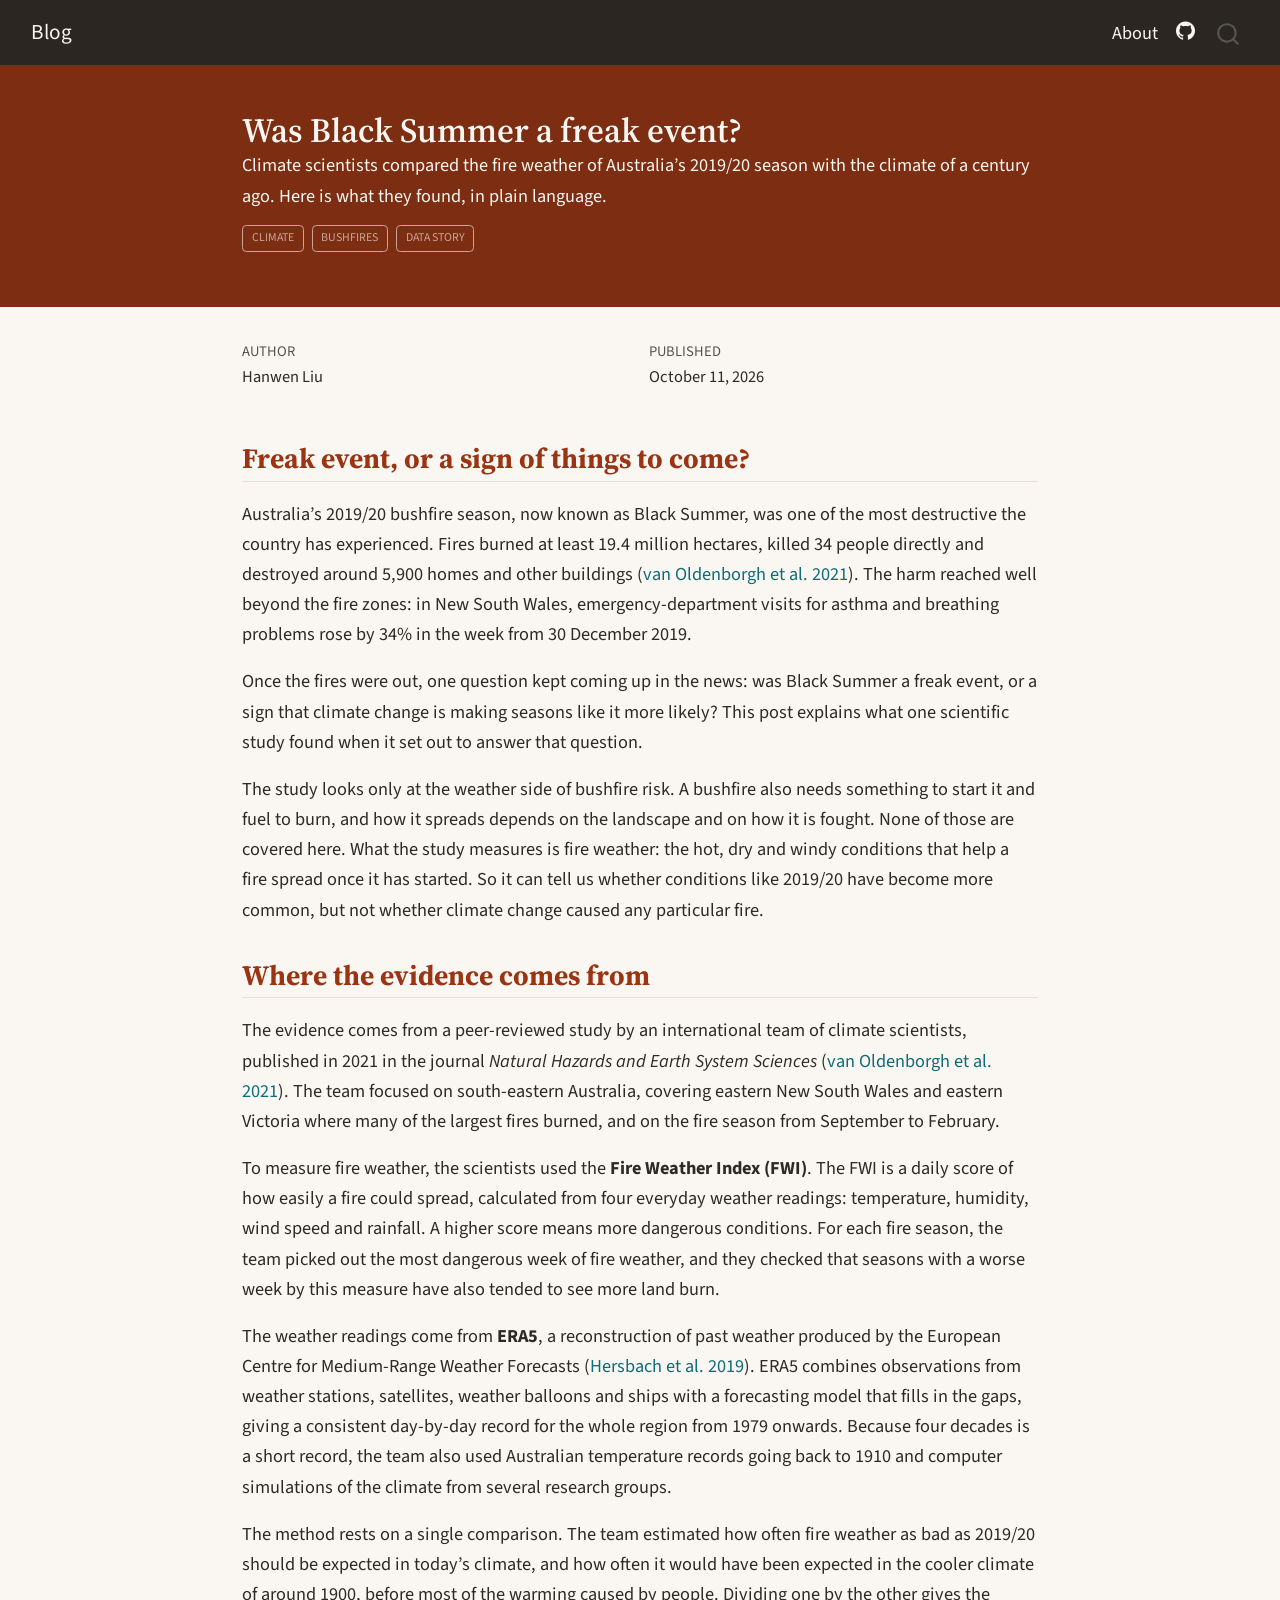
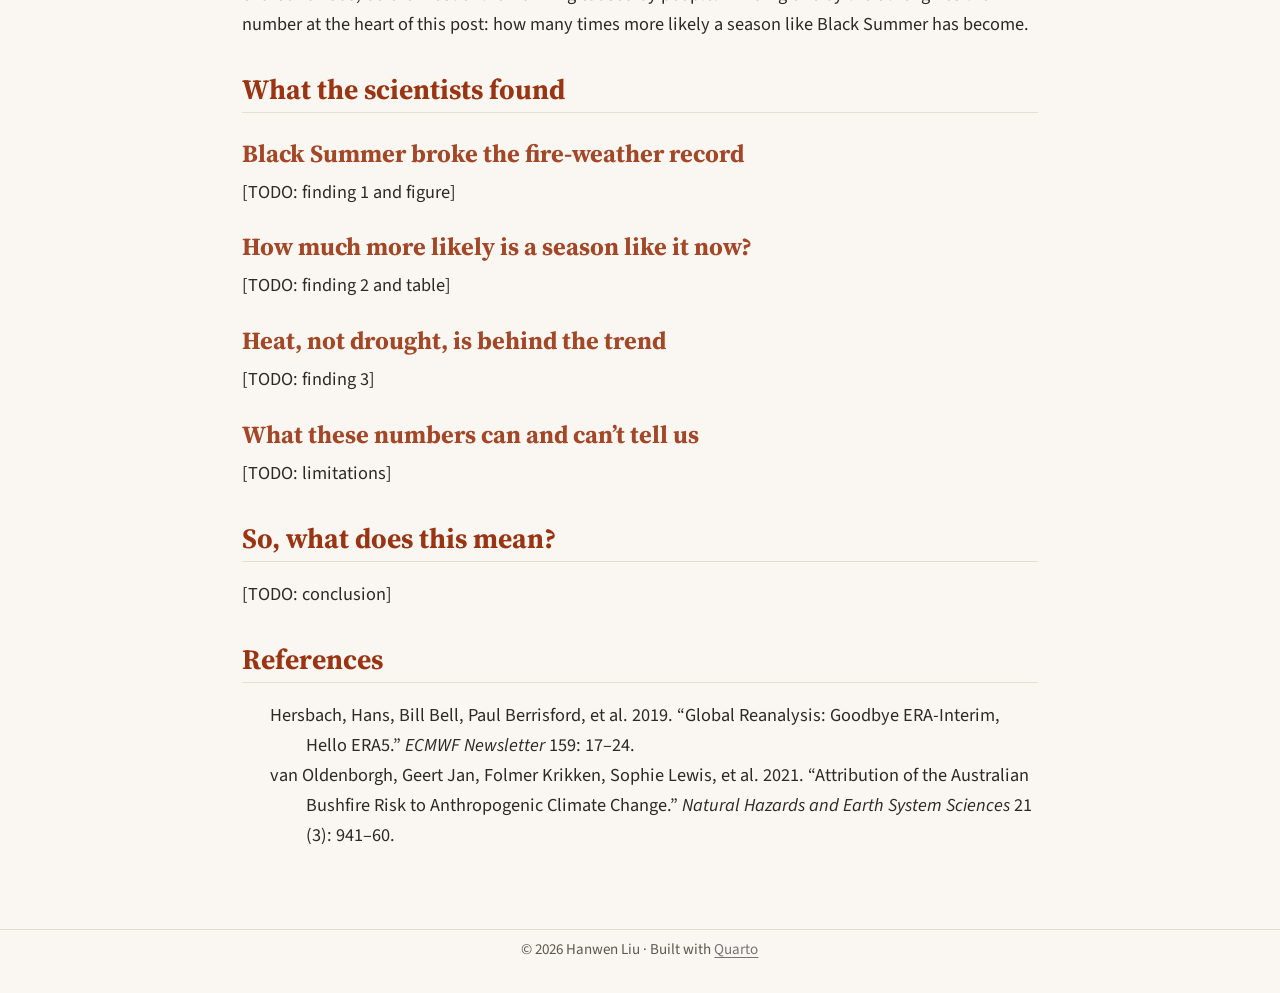
==== docs/posts/black-summer-fire-weather/index.html @ 468cf45f "Re-render site" ====
<!DOCTYPE html>
<html xmlns="http://www.w3.org/1999/xhtml" lang="en" xml:lang="en"><head>

<meta charset="utf-8">
<meta name="generator" content="quarto-1.9.31">

<meta name="viewport" content="width=device-width, initial-scale=1.0, user-scalable=yes">

<meta name="author" content="Hanwen Liu">
<meta name="dcterms.date" content="2026-10-11">
<meta name="description" content="Climate scientists compared the fire weather of Australia’s 2019/20 season with the climate of a century ago. Here is what they found, in plain language.">

<title>Was Black Summer a freak event? – Blog</title>
<style>
/* Default styles provided by pandoc.
** See https://pandoc.org/MANUAL.html#variables-for-html for config info.
*/
code{white-space: pre-wrap;}
span.smallcaps{font-variant: small-caps;}
div.columns{display: flex; gap: min(4vw, 1.5em);}
div.column{flex: auto; overflow-x: auto;}
div.hanging-indent{margin-left: 1.5em; text-indent: -1.5em;}
ul.task-list{list-style: none;}
ul.task-list li input[type="checkbox"] {
  width: 0.8em;
  margin: 0 0.8em 0.2em -1em; /* quarto-specific, see https://github.com/quarto-dev/quarto-cli/issues/4556 */ 
  vertical-align: middle;
}
/* CSS for citations */
div.csl-bib-body { }
div.csl-entry {
  clear: both;
}
.hanging-indent div.csl-entry {
  margin-left:2em;
  text-indent:-2em;
}
div.csl-left-margin {
  min-width:2em;
  float:left;
}
div.csl-right-inline {
  margin-left:2em;
  padding-left:1em;
}
div.csl-indent {
  margin-left: 2em;
}</style>


<script src="../../site_libs/quarto-nav/quarto-nav.js"></script>
<script src="../../site_libs/quarto-nav/headroom.min.js"></script>
<script src="../../site_libs/clipboard/clipboard.min.js"></script>
<script src="../../site_libs/quarto-search/autocomplete.umd.js"></script>
<script src="../../site_libs/quarto-search/fuse.min.js"></script>
<script src="../../site_libs/quarto-search/quarto-search.js"></script>
<meta name="quarto:offset" content="../../">
<script src="../../site_libs/quarto-html/quarto.js" type="module"></script>
<script src="../../site_libs/quarto-html/tabsets/tabsets.js" type="module"></script>
<script src="../../site_libs/quarto-html/popper.min.js"></script>
<script src="../../site_libs/quarto-html/tippy.umd.min.js"></script>
<script src="../../site_libs/quarto-html/anchor.min.js"></script>
<link href="../../site_libs/quarto-html/tippy.css" rel="stylesheet">
<link href="../../site_libs/quarto-html/quarto-syntax-highlighting-7c69b197886ae2a34062761d21e44731.css" rel="stylesheet" id="quarto-text-highlighting-styles">
<script src="../../site_libs/bootstrap/bootstrap.min.js"></script>
<link href="../../site_libs/bootstrap/bootstrap-icons.css" rel="stylesheet">
<link href="../../site_libs/bootstrap/bootstrap-158031087360bce0ff56dc785ce39e06.min.css" rel="stylesheet" append-hash="true" id="quarto-bootstrap" data-mode="light">
<script id="quarto-search-options" type="application/json">{
  "location": "navbar",
  "copy-button": false,
  "collapse-after": 3,
  "panel-placement": "end",
  "type": "overlay",
  "limit": 50,
  "keyboard-shortcut": [
    "f",
    "/",
    "s"
  ],
  "show-item-context": false,
  "language": {
    "search-no-results-text": "No results",
    "search-matching-documents-text": "matching documents",
    "search-copy-link-title": "Copy link to search",
    "search-hide-matches-text": "Hide additional matches",
    "search-more-match-text": "more match in this document",
    "search-more-matches-text": "more matches in this document",
    "search-clear-button-title": "Clear",
    "search-text-placeholder": "",
    "search-detached-cancel-button-title": "Cancel",
    "search-submit-button-title": "Submit",
    "search-label": "Search"
  }
}</script>


<link rel="stylesheet" href="../../styles.css">
</head>

<body class="nav-fixed fullcontent quarto-light">

<div id="quarto-search-results"></div>
  <header id="quarto-header" class="headroom fixed-top quarto-banner">
    <nav class="navbar navbar-expand-lg " data-bs-theme="dark">
      <div class="navbar-container container-fluid">
      <div class="navbar-brand-container mx-auto">
    <a class="navbar-brand" href="../../index.html">
    <span class="navbar-title">Blog</span>
    </a>
  </div>
            <div id="quarto-search" class="" title="Search"></div>
          <button class="navbar-toggler" type="button" data-bs-toggle="collapse" data-bs-target="#navbarCollapse" aria-controls="navbarCollapse" role="menu" aria-expanded="false" aria-label="Toggle navigation" onclick="if (window.quartoToggleHeadroom) { window.quartoToggleHeadroom(); }">
  <span class="navbar-toggler-icon"></span>
</button>
          <div class="collapse navbar-collapse" id="navbarCollapse">
            <ul class="navbar-nav navbar-nav-scroll ms-auto">
  <li class="nav-item">
    <a class="nav-link" href="../../about.html"> 
<span class="menu-text">About</span></a>
  </li>  
  <li class="nav-item compact">
    <a class="nav-link" href="https://github.com/Hanwen-L"> <i class="bi bi-github" role="img">
</i> 
<span class="menu-text"></span></a>
  </li>  
</ul>
          </div> <!-- /navcollapse -->
            <div class="quarto-navbar-tools">
</div>
      </div> <!-- /container-fluid -->
    </nav>
</header>
<!-- content -->
<header id="title-block-header" class="quarto-title-block default page-columns page-full">
  <div class="quarto-title-banner page-columns page-full">
    <div class="quarto-title column-body">
      <h1 class="title">Was Black Summer a freak event?</h1>
                  <div>
        <div class="description">
          Climate scientists compared the fire weather of Australia’s 2019/20 season with the climate of a century ago. Here is what they found, in plain language.
        </div>
      </div>
                          <div class="quarto-categories">
                <div class="quarto-category">climate</div>
                <div class="quarto-category">bushfires</div>
                <div class="quarto-category">data story</div>
              </div>
                  </div>
  </div>
    
  
  <div class="quarto-title-meta">

      <div>
      <div class="quarto-title-meta-heading">Author</div>
      <div class="quarto-title-meta-contents">
               <p>Hanwen Liu </p>
            </div>
    </div>
      
      <div>
      <div class="quarto-title-meta-heading">Published</div>
      <div class="quarto-title-meta-contents">
        <p class="date">October 11, 2026</p>
      </div>
    </div>
    
      
    </div>
    
  
  </header><div id="quarto-content" class="quarto-container page-columns page-rows-contents page-layout-article page-navbar">
<!-- sidebar -->
<!-- margin-sidebar -->
    
<!-- main -->
<main class="content quarto-banner-title-block" id="quarto-document-content">





<!--
Audience: members of the public who follow climate news, with no background
in climate science or statistics.

Rubric map
  Problem description (2)  -> "Freak event, or a sign of things to come?"
  Analysis (10)            -> "Where the evidence comes from" + "What the scientists found"
  Conclusion (5)           -> "So, what does this mean?"
  Figure + cross-ref       -> @fig-...   (step 7)
  Table + cross-ref        -> @tbl-...   (step 8)
  Academic citation        -> [@vanoldenborgh2021] and others

A2 feedback to act on
  - Explain FWI and ERA5 in plain words the first time they appear.
  - Mention the method once, briefly; do not repeat the protocol.
  - Start every paragraph with a clear topic sentence; no metaphors.
-->
<section id="freak-event-or-a-sign-of-things-to-come" class="level2">
<h2 class="anchored" data-anchor-id="freak-event-or-a-sign-of-things-to-come">Freak event, or a sign of things to come?</h2>
<p>Australia’s 2019/20 bushfire season, now known as Black Summer, was one of the most destructive the country has experienced. Fires burned at least 19.4 million hectares, killed 34 people directly and destroyed around 5,900 homes and other buildings <span class="citation" data-cites="vanoldenborgh2021">(<a href="#ref-vanoldenborgh2021" role="doc-biblioref"><span class="nocase">van Oldenborgh et al.</span> 2021</a>)</span>. The harm reached well beyond the fire zones: in New South Wales, emergency-department visits for asthma and breathing problems rose by 34% in the week from 30 December 2019.</p>
<p>Once the fires were out, one question kept coming up in the news: was Black Summer a freak event, or a sign that climate change is making seasons like it more likely? This post explains what one scientific study found when it set out to answer that question.</p>
<p>The study looks only at the weather side of bushfire risk. A bushfire also needs something to start it and fuel to burn, and how it spreads depends on the landscape and on how it is fought. None of those are covered here. What the study measures is fire weather: the hot, dry and windy conditions that help a fire spread once it has started. So it can tell us whether conditions like 2019/20 have become more common, but not whether climate change caused any particular fire.</p>
</section>
<section id="where-the-evidence-comes-from" class="level2">
<h2 class="anchored" data-anchor-id="where-the-evidence-comes-from">Where the evidence comes from</h2>
<p>The evidence comes from a peer-reviewed study by an international team of climate scientists, published in 2021 in the journal <em>Natural Hazards and Earth System Sciences</em> <span class="citation" data-cites="vanoldenborgh2021">(<a href="#ref-vanoldenborgh2021" role="doc-biblioref"><span class="nocase">van Oldenborgh et al.</span> 2021</a>)</span>. The team focused on south-eastern Australia, covering eastern New South Wales and eastern Victoria where many of the largest fires burned, and on the fire season from September to February.</p>
<p>To measure fire weather, the scientists used the <strong>Fire Weather Index (FWI)</strong>. The FWI is a daily score of how easily a fire could spread, calculated from four everyday weather readings: temperature, humidity, wind speed and rainfall. A higher score means more dangerous conditions. For each fire season, the team picked out the most dangerous week of fire weather, and they checked that seasons with a worse week by this measure have also tended to see more land burn.</p>
<p>The weather readings come from <strong>ERA5</strong>, a reconstruction of past weather produced by the European Centre for Medium-Range Weather Forecasts <span class="citation" data-cites="hersbach2019">(<a href="#ref-hersbach2019" role="doc-biblioref">Hersbach et al. 2019</a>)</span>. ERA5 combines observations from weather stations, satellites, weather balloons and ships with a forecasting model that fills in the gaps, giving a consistent day-by-day record for the whole region from 1979 onwards. Because four decades is a short record, the team also used Australian temperature records going back to 1910 and computer simulations of the climate from several research groups.</p>
<p>The method rests on a single comparison. The team estimated how often fire weather as bad as 2019/20 should be expected in today’s climate, and how often it would have been expected in the cooler climate of around 1900, before most of the warming caused by people. Dividing one by the other gives the number at the heart of this post: how many times more likely a season like Black Summer has become.</p>
</section>
<section id="what-the-scientists-found" class="level2">
<h2 class="anchored" data-anchor-id="what-the-scientists-found">What the scientists found</h2>
<section id="black-summer-broke-the-fire-weather-record" class="level3">
<h3 class="anchored" data-anchor-id="black-summer-broke-the-fire-weather-record">Black Summer broke the fire-weather record</h3>
<!-- Figure (step 7): fire weather each season since 1979, 2019/20 highlighted.
  Cross-reference it in the text with @fig-... -->
<p>[TODO: finding 1 and figure]</p>
</section>
<section id="how-much-more-likely-is-a-season-like-it-now" class="level3">
<h3 class="anchored" data-anchor-id="how-much-more-likely-is-a-season-like-it-now">How much more likely is a season like it now?</h3>
<!-- Table (step 8): "how many times more likely than around 1900", in plain units.
  Cross-reference it in the text with @tbl-... -->
<p>[TODO: finding 2 and table]</p>
</section>
<section id="heat-not-drought-is-behind-the-trend" class="level3">
<h3 class="anchored" data-anchor-id="heat-not-drought-is-behind-the-trend">Heat, not drought, is behind the trend</h3>
<p>[TODO: finding 3]</p>
</section>
<section id="what-these-numbers-can-and-cant-tell-us" class="level3">
<h3 class="anchored" data-anchor-id="what-these-numbers-can-and-cant-tell-us">What these numbers can and can’t tell us</h3>
<!-- Limitations: short record, models understate the change, weather only. -->
<p>[TODO: limitations]</p>
</section>
</section>
<section id="so-what-does-this-mean" class="level2">
<h2 class="anchored" data-anchor-id="so-what-does-this-mean">So, what does this mean?</h2>
<!-- Conclusion (step 10)
  - Answer the opening question directly.
  - Summarise the findings in two or three sentences.
  - What it means for readers; link to wider evidence (e.g. State of the Climate 2024).
-->
<p>[TODO: conclusion]</p>
</section>
<section id="references" class="level2">
<h2 class="anchored" data-anchor-id="references">References</h2>
<div id="refs" class="references csl-bib-body hanging-indent" role="list">
<div id="ref-hersbach2019" class="csl-entry" role="listitem">
Hersbach, Hans, Bill Bell, Paul Berrisford, et al. 2019. <span>“Global Reanalysis: Goodbye ERA-Interim, Hello ERA5.”</span> <em>ECMWF Newsletter</em> 159: 17–24.
</div>
<div id="ref-vanoldenborgh2021" class="csl-entry" role="listitem">
<span class="nocase">van Oldenborgh, Geert Jan, Folmer Krikken, Sophie Lewis, et al.</span> 2021. <span>“Attribution of the Australian Bushfire Risk to Anthropogenic Climate Change.”</span> <em>Natural Hazards and Earth System Sciences</em> 21 (3): 941–60.
</div>
</div>


</section>

</main> <!-- /main -->
<script id="quarto-html-after-body" type="application/javascript">
  window.document.addEventListener("DOMContentLoaded", function (event) {
    const icon = "";
    const anchorJS = new window.AnchorJS();
    anchorJS.options = {
      placement: 'right',
      icon: icon
    };
    anchorJS.add('.anchored');
    const isCodeAnnotation = (el) => {
      for (const clz of el.classList) {
        if (clz.startsWith('code-annotation-')) {                     
          return true;
        }
      }
      return false;
    }
    const onCopySuccess = function(e) {
      // button target
      const button = e.trigger;
      // don't keep focus
      button.blur();
      // flash "checked"
      button.classList.add('code-copy-button-checked');
      var currentTitle = button.getAttribute("title");
      button.setAttribute("title", "Copied!");
      let tooltip;
      if (window.bootstrap) {
        button.setAttribute("data-bs-toggle", "tooltip");
        button.setAttribute("data-bs-placement", "left");
        button.setAttribute("data-bs-title", "Copied!");
        tooltip = new bootstrap.Tooltip(button, 
          { trigger: "manual", 
            customClass: "code-copy-button-tooltip",
            offset: [0, -8]});
        tooltip.show();    
      }
      setTimeout(function() {
        if (tooltip) {
          tooltip.hide();
          button.removeAttribute("data-bs-title");
          button.removeAttribute("data-bs-toggle");
          button.removeAttribute("data-bs-placement");
        }
        button.setAttribute("title", currentTitle);
        button.classList.remove('code-copy-button-checked');
      }, 1000);
      // clear code selection
      e.clearSelection();
    }
    const getTextToCopy = function(trigger) {
      const outerScaffold = trigger.parentElement.cloneNode(true);
      const codeEl = outerScaffold.querySelector('code');
      for (const childEl of codeEl.children) {
        if (isCodeAnnotation(childEl)) {
          childEl.remove();
        }
      }
      return codeEl.innerText;
    }
    const clipboard = new window.ClipboardJS('.code-copy-button:not([data-in-quarto-modal])', {
      text: getTextToCopy
    });
    clipboard.on('success', onCopySuccess);
    if (window.document.getElementById('quarto-embedded-source-code-modal')) {
      const clipboardModal = new window.ClipboardJS('.code-copy-button[data-in-quarto-modal]', {
        text: getTextToCopy,
        container: window.document.getElementById('quarto-embedded-source-code-modal')
      });
      clipboardModal.on('success', onCopySuccess);
    }
      var localhostRegex = new RegExp(/^(?:http|https):\/\/localhost\:?[0-9]*\//);
      var mailtoRegex = new RegExp(/^mailto:/);
        var filterRegex = new RegExp("https:\/\/etc5523-2026\.github\.io\/etc5523-assignment-3-hanwen-l\/");
      var isInternal = (href) => {
          return filterRegex.test(href) || localhostRegex.test(href) || mailtoRegex.test(href);
      }
      // Inspect non-navigation links and adorn them if external
     var links = window.document.querySelectorAll('a[href]:not(.nav-link):not(.navbar-brand):not(.toc-action):not(.sidebar-link):not(.sidebar-item-toggle):not(.pagination-link):not(.no-external):not([aria-hidden]):not(.dropdown-item):not(.quarto-navigation-tool):not(.about-link)');
      for (var i=0; i<links.length; i++) {
        const link = links[i];
        if (!isInternal(link.href)) {
          // undo the damage that might have been done by quarto-nav.js in the case of
          // links that we want to consider external
          if (link.dataset.originalHref !== undefined) {
            link.href = link.dataset.originalHref;
          }
        }
      }
    function tippyHover(el, contentFn, onTriggerFn, onUntriggerFn) {
      const config = {
        allowHTML: true,
        maxWidth: 500,
        delay: 100,
        arrow: false,
        appendTo: function(el) {
            return el.parentElement;
        },
        interactive: true,
        interactiveBorder: 10,
        theme: 'quarto',
        placement: 'bottom-start',
      };
      if (contentFn) {
        config.content = contentFn;
      }
      if (onTriggerFn) {
        config.onTrigger = onTriggerFn;
      }
      if (onUntriggerFn) {
        config.onUntrigger = onUntriggerFn;
      }
      window.tippy(el, config); 
    }
    const noterefs = window.document.querySelectorAll('a[role="doc-noteref"]');
    for (var i=0; i<noterefs.length; i++) {
      const ref = noterefs[i];
      tippyHover(ref, function() {
        // use id or data attribute instead here
        let href = ref.getAttribute('data-footnote-href') || ref.getAttribute('href');
        try { href = new URL(href).hash; } catch {}
        const id = href.replace(/^#\/?/, "");
        const note = window.document.getElementById(id);
        if (note) {
          return note.innerHTML;
        } else {
          return "";
        }
      });
    }
    const xrefs = window.document.querySelectorAll('a.quarto-xref');
    const processXRef = (id, note) => {
      // Strip column container classes
      const stripColumnClz = (el) => {
        el.classList.remove("page-full", "page-columns");
        if (el.children) {
          for (const child of el.children) {
            stripColumnClz(child);
          }
        }
      }
      stripColumnClz(note)
      if (id === null || id.startsWith('sec-')) {
        // Special case sections, only their first couple elements
        const container = document.createElement("div");
        if (note.children && note.children.length > 2) {
          container.appendChild(note.children[0].cloneNode(true));
          for (let i = 1; i < note.children.length; i++) {
            const child = note.children[i];
            if (child.tagName === "P" && child.innerText === "") {
              continue;
            } else {
              container.appendChild(child.cloneNode(true));
              break;
            }
          }
          if (window.Quarto?.typesetMath) {
            window.Quarto.typesetMath(container);
          }
          return container.innerHTML
        } else {
          if (window.Quarto?.typesetMath) {
            window.Quarto.typesetMath(note);
          }
          return note.innerHTML;
        }
      } else {
        // Remove any anchor links if they are present
        const anchorLink = note.querySelector('a.anchorjs-link');
        if (anchorLink) {
          anchorLink.remove();
        }
        if (window.Quarto?.typesetMath) {
          window.Quarto.typesetMath(note);
        }
        if (note.classList.contains("callout")) {
          return note.outerHTML;
        } else {
          return note.innerHTML;
        }
      }
    }
    for (var i=0; i<xrefs.length; i++) {
      const xref = xrefs[i];
      tippyHover(xref, undefined, function(instance) {
        instance.disable();
        let url = xref.getAttribute('href');
        let hash = undefined; 
        if (url.startsWith('#')) {
          hash = url;
        } else {
          try { hash = new URL(url).hash; } catch {}
        }
        if (hash) {
          const id = hash.replace(/^#\/?/, "");
          const note = window.document.getElementById(id);
          if (note !== null) {
            try {
              const html = processXRef(id, note.cloneNode(true));
              instance.setContent(html);
            } finally {
              instance.enable();
              instance.show();
            }
          } else {
            // See if we can fetch this
            fetch(url.split('#')[0])
            .then(res => res.text())
            .then(html => {
              const parser = new DOMParser();
              const htmlDoc = parser.parseFromString(html, "text/html");
              const note = htmlDoc.getElementById(id);
              if (note !== null) {
                const html = processXRef(id, note);
                instance.setContent(html);
              } 
            }).finally(() => {
              instance.enable();
              instance.show();
            });
          }
        } else {
          // See if we can fetch a full url (with no hash to target)
          // This is a special case and we should probably do some content thinning / targeting
          fetch(url)
          .then(res => res.text())
          .then(html => {
            const parser = new DOMParser();
            const htmlDoc = parser.parseFromString(html, "text/html");
            const note = htmlDoc.querySelector('main.content');
            if (note !== null) {
              // This should only happen for chapter cross references
              // (since there is no id in the URL)
              // remove the first header
              if (note.children.length > 0 && note.children[0].tagName === "HEADER") {
                note.children[0].remove();
              }
              const html = processXRef(null, note);
              instance.setContent(html);
            } 
          }).finally(() => {
            instance.enable();
            instance.show();
          });
        }
      }, function(instance) {
      });
    }
        let selectedAnnoteEl;
        const selectorForAnnotation = ( cell, annotation) => {
          let cellAttr = 'data-code-cell="' + cell + '"';
          let lineAttr = 'data-code-annotation="' +  annotation + '"';
          const selector = 'span[' + cellAttr + '][' + lineAttr + ']';
          return selector;
        }
        const selectCodeLines = (annoteEl) => {
          const doc = window.document;
          const targetCell = annoteEl.getAttribute("data-target-cell");
          const targetAnnotation = annoteEl.getAttribute("data-target-annotation");
          const annoteSpan = window.document.querySelector(selectorForAnnotation(targetCell, targetAnnotation));
          const lines = annoteSpan.getAttribute("data-code-lines").split(",");
          const lineIds = lines.map((line) => {
            return targetCell + "-" + line;
          })
          let top = null;
          let height = null;
          let parent = null;
          if (lineIds.length > 0) {
              //compute the position of the single el (top and bottom and make a div)
              const el = window.document.getElementById(lineIds[0]);
              top = el.offsetTop;
              height = el.offsetHeight;
              parent = el.parentElement.parentElement;
            if (lineIds.length > 1) {
              const lastEl = window.document.getElementById(lineIds[lineIds.length - 1]);
              const bottom = lastEl.offsetTop + lastEl.offsetHeight;
              height = bottom - top;
            }
            if (top !== null && height !== null && parent !== null) {
              // cook up a div (if necessary) and position it 
              let div = window.document.getElementById("code-annotation-line-highlight");
              if (div === null) {
                div = window.document.createElement("div");
                div.setAttribute("id", "code-annotation-line-highlight");
                div.style.position = 'absolute';
                parent.appendChild(div);
              }
              div.style.top = top - 2 + "px";
              div.style.height = height + 4 + "px";
              div.style.left = 0;
              let gutterDiv = window.document.getElementById("code-annotation-line-highlight-gutter");
              if (gutterDiv === null) {
                gutterDiv = window.document.createElement("div");
                gutterDiv.setAttribute("id", "code-annotation-line-highlight-gutter");
                gutterDiv.style.position = 'absolute';
                const codeCell = window.document.getElementById(targetCell);
                const gutter = codeCell.querySelector('.code-annotation-gutter');
                gutter.appendChild(gutterDiv);
              }
              gutterDiv.style.top = top - 2 + "px";
              gutterDiv.style.height = height + 4 + "px";
            }
            selectedAnnoteEl = annoteEl;
          }
        };
        const unselectCodeLines = () => {
          const elementsIds = ["code-annotation-line-highlight", "code-annotation-line-highlight-gutter"];
          elementsIds.forEach((elId) => {
            const div = window.document.getElementById(elId);
            if (div) {
              div.remove();
            }
          });
          selectedAnnoteEl = undefined;
        };
          // Handle positioning of the toggle
      window.addEventListener(
        "resize",
        throttle(() => {
          elRect = undefined;
          if (selectedAnnoteEl) {
            selectCodeLines(selectedAnnoteEl);
          }
        }, 10)
      );
      function throttle(fn, ms) {
      let throttle = false;
      let timer;
        return (...args) => {
          if(!throttle) { // first call gets through
              fn.apply(this, args);
              throttle = true;
          } else { // all the others get throttled
              if(timer) clearTimeout(timer); // cancel #2
              timer = setTimeout(() => {
                fn.apply(this, args);
                timer = throttle = false;
              }, ms);
          }
        };
      }
        // Attach click handler to the DT
        const annoteDls = window.document.querySelectorAll('dt[data-target-cell]');
        for (const annoteDlNode of annoteDls) {
          annoteDlNode.addEventListener('click', (event) => {
            const clickedEl = event.target;
            if (clickedEl !== selectedAnnoteEl) {
              unselectCodeLines();
              const activeEl = window.document.querySelector('dt[data-target-cell].code-annotation-active');
              if (activeEl) {
                activeEl.classList.remove('code-annotation-active');
              }
              selectCodeLines(clickedEl);
              clickedEl.classList.add('code-annotation-active');
            } else {
              // Unselect the line
              unselectCodeLines();
              clickedEl.classList.remove('code-annotation-active');
            }
          });
        }
    const findCites = (el) => {
      const parentEl = el.parentElement;
      if (parentEl) {
        const cites = parentEl.dataset.cites;
        if (cites) {
          return {
            el,
            cites: cites.split(' ')
          };
        } else {
          return findCites(el.parentElement)
        }
      } else {
        return undefined;
      }
    };
    var bibliorefs = window.document.querySelectorAll('a[role="doc-biblioref"]');
    for (var i=0; i<bibliorefs.length; i++) {
      const ref = bibliorefs[i];
      const citeInfo = findCites(ref);
      if (citeInfo) {
        tippyHover(citeInfo.el, function() {
          var popup = window.document.createElement('div');
          citeInfo.cites.forEach(function(cite) {
            var citeDiv = window.document.createElement('div');
            citeDiv.classList.add('hanging-indent');
            citeDiv.classList.add('csl-entry');
            var biblioDiv = window.document.getElementById('ref-' + cite);
            if (biblioDiv) {
              citeDiv.innerHTML = biblioDiv.innerHTML;
            }
            popup.appendChild(citeDiv);
          });
          return popup.innerHTML;
        });
      }
    }
  });
  </script>
</div> <!-- /content -->
<footer class="footer">
  <div class="nav-footer">
    <div class="nav-footer-left">
      &nbsp;
    </div>   
    <div class="nav-footer-center">
<p>© 2026 Hanwen Liu · Built with <a href="https://quarto.org">Quarto</a></p>
</div>
    <div class="nav-footer-right">
      &nbsp;
    </div>
  </div>
</footer>




</body></html>
---- docs/site_libs/quarto-html/tippy.css ----
.tippy-box[data-animation=fade][data-state=hidden]{opacity:0}[data-tippy-root]{max-width:calc(100vw - 10px)}.tippy-box{position:relative;background-color:#333;color:#fff;border-radius:4px;font-size:14px;line-height:1.4;white-space:normal;outline:0;transition-property:transform,visibility,opacity}.tippy-box[data-placement^=top]>.tippy-arrow{bottom:0}.tippy-box[data-placement^=top]>.tippy-arrow:before{bottom:-7px;left:0;border-width:8px 8px 0;border-top-color:initial;transform-origin:center top}.tippy-box[data-placement^=bottom]>.tippy-arrow{top:0}.tippy-box[data-placement^=bottom]>.tippy-arrow:before{top:-7px;left:0;border-width:0 8px 8px;border-bottom-color:initial;transform-origin:center bottom}.tippy-box[data-placement^=left]>.tippy-arrow{right:0}.tippy-box[data-placement^=left]>.tippy-arrow:before{border-width:8px 0 8px 8px;border-left-color:initial;right:-7px;transform-origin:center left}.tippy-box[data-placement^=right]>.tippy-arrow{left:0}.tippy-box[data-placement^=right]>.tippy-arrow:before{left:-7px;border-width:8px 8px 8px 0;border-right-color:initial;transform-origin:center right}.tippy-box[data-inertia][data-state=visible]{transition-timing-function:cubic-bezier(.54,1.5,.38,1.11)}.tippy-arrow{width:16px;height:16px;color:#333}.tippy-arrow:before{content:"";position:absolute;border-color:transparent;border-style:solid}.tippy-content{position:relative;padding:5px 9px;z-index:1}
---- docs/site_libs/quarto-html/quarto-syntax-highlighting-7c69b197886ae2a34062761d21e44731.css ----
/* quarto syntax highlight colors */
:root {
  --quarto-hl-ot-color: #003B4F;
  --quarto-hl-at-color: #657422;
  --quarto-hl-ss-color: #20794D;
  --quarto-hl-an-color: #5E5E5E;
  --quarto-hl-fu-color: #4758AB;
  --quarto-hl-st-color: #20794D;
  --quarto-hl-cf-color: #003B4F;
  --quarto-hl-op-color: #5E5E5E;
  --quarto-hl-er-color: #AD0000;
  --quarto-hl-bn-color: #AD0000;
  --quarto-hl-al-color: #AD0000;
  --quarto-hl-va-color: #111111;
  --quarto-hl-bu-color: inherit;
  --quarto-hl-ex-color: inherit;
  --quarto-hl-pp-color: #AD0000;
  --quarto-hl-in-color: #5E5E5E;
  --quarto-hl-vs-color: #20794D;
  --quarto-hl-wa-color: #5E5E5E;
  --quarto-hl-do-color: #5E5E5E;
  --quarto-hl-im-color: #00769E;
  --quarto-hl-ch-color: #20794D;
  --quarto-hl-dt-color: #AD0000;
  --quarto-hl-fl-color: #AD0000;
  --quarto-hl-co-color: #5E5E5E;
  --quarto-hl-cv-color: #5E5E5E;
  --quarto-hl-cn-color: #8f5902;
  --quarto-hl-sc-color: #5E5E5E;
  --quarto-hl-dv-color: #AD0000;
  --quarto-hl-kw-color: #003B4F;
}

/* other quarto variables */
:root {
  --quarto-font-monospace: SFMono-Regular, Menlo, Monaco, Consolas, "Liberation Mono", "Courier New", monospace;
}

/* syntax highlight based on Pandoc's rules */
pre > code.sourceCode > span {
  color: #003B4F;
}

code.sourceCode > span {
  color: #003B4F;
}

div.sourceCode,
div.sourceCode pre.sourceCode {
  color: #003B4F;
}

/* Normal */
code span {
  color: #003B4F;
}

/* Alert */
code span.al {
  color: #AD0000;
  font-style: inherit;
}

/* Annotation */
code span.an {
  color: #5E5E5E;
  font-style: inherit;
}

/* Attribute */
code span.at {
  color: #657422;
  font-style: inherit;
}

/* BaseN */
code span.bn {
  color: #AD0000;
  font-style: inherit;
}

/* BuiltIn */
code span.bu {
  font-style: inherit;
}

/* ControlFlow */
code span.cf {
  color: #003B4F;
  font-weight: bold;
  font-style: inherit;
}

/* Char */
code span.ch {
  color: #20794D;
  font-style: inherit;
}

/* Constant */
code span.cn {
  color: #8f5902;
  font-style: inherit;
}

/* Comment */
code span.co {
  color: #5E5E5E;
  font-style: inherit;
}

/* CommentVar */
code span.cv {
  color: #5E5E5E;
  font-style: italic;
}

/* Documentation */
code span.do {
  color: #5E5E5E;
  font-style: italic;
}

/* DataType */
code span.dt {
  color: #AD0000;
  font-style: inherit;
}

/* DecVal */
code span.dv {
  color: #AD0000;
  font-style: inherit;
}

/* Error */
code span.er {
  color: #AD0000;
  font-style: inherit;
}

/* Extension */
code span.ex {
  font-style: inherit;
}

/* Float */
code span.fl {
  color: #AD0000;
  font-style: inherit;
}

/* Function */
code span.fu {
  color: #4758AB;
  font-style: inherit;
}

/* Import */
code span.im {
  color: #00769E;
  font-style: inherit;
}

/* Information */
code span.in {
  color: #5E5E5E;
  font-style: inherit;
}

/* Keyword */
code span.kw {
  color: #003B4F;
  font-weight: bold;
  font-style: inherit;
}

/* Operator */
code span.op {
  color: #5E5E5E;
  font-style: inherit;
}

/* Other */
code span.ot {
  color: #003B4F;
  font-style: inherit;
}

/* Preprocessor */
code span.pp {
  color: #AD0000;
  font-style: inherit;
}

/* SpecialChar */
code span.sc {
  color: #5E5E5E;
  font-style: inherit;
}

/* SpecialString */
code span.ss {
  color: #20794D;
  font-style: inherit;
}

/* String */
code span.st {
  color: #20794D;
  font-style: inherit;
}

/* Variable */
code span.va {
  color: #111111;
  font-style: inherit;
}

/* VerbatimString */
code span.vs {
  color: #20794D;
  font-style: inherit;
}

/* Warning */
code span.wa {
  color: #5E5E5E;
  font-style: italic;
}

.prevent-inlining {
  content: "</";
}

/*# sourceMappingURL=606289f1d48f6b05ba16068311e045b6.css.map */
---- docs/styles.css ----
/* css styles */

/* Fonts: a serif for headings, a clean sans-serif for body text */
@import url("https://fonts.googleapis.com/css2?family=Source+Sans+3:ital,wght@0,400;0,600;1,400&family=Source+Serif+4:wght@600;700&display=swap");

:root {
  --page-bg: #faf7f2;      /* warm off-white, softer than pure white */
  --text: #2d2a26;         /* near-black body text */
  --muted: #5f5850;        /* dates, descriptions */
  --heading: #9a3412;      /* deep ember for headings */
  --link: #0e6b78;         /* dark teal links, contrasts with the ember headings */
  --link-hover: #9a3412;
  --navbar-bg: #2b2622;    /* dark charcoal navbar */
  --banner-bg: #7c2d12;    /* dark ember title banner */
  --on-dark: #faf7f2;      /* text on navbar and banner */
  --rule: #e7dfd3;         /* borders and dividers */
}

/* Page background and body text */
body {
  background-color: var(--page-bg);
  color: var(--text);
  font-family: "Source Sans 3", "Helvetica Neue", Arial, sans-serif;
  font-size: 1.075rem;
  line-height: 1.65;
}

/* Headings */
h1, h2, h3, h4, h5, h6,
.h1, .h2, .h3, .h4, .h5, .h6 {
  color: var(--heading);
  font-family: "Source Serif 4", Georgia, serif;
  font-weight: 700;
}

h2 {
  border-bottom: 1px solid var(--rule);
  padding-bottom: 0.3rem;
}

/* Links */
a {
  color: var(--link);
}

a:hover,
a:focus {
  color: var(--link-hover);
}

/* Navbar */
.navbar {
  background-color: var(--navbar-bg);
}

.navbar .navbar-title,
.navbar .navbar-brand,
.navbar .nav-link,
.navbar .bi {
  color: var(--on-dark);
}

.navbar .nav-link:hover,
.navbar .nav-link.active {
  color: #f4b183;
}

/* Title banner on the home page and blog posts */
.quarto-title-banner {
  background-color: var(--banner-bg);
  color: var(--on-dark);
}

.quarto-title-banner h1,
.quarto-title-banner .title,
.quarto-title-banner .subtitle,
.quarto-title-banner .quarto-title-meta-heading,
.quarto-title-banner .quarto-title-meta-contents,
.quarto-title-banner a {
  color: var(--on-dark);
}

.quarto-title-banner .quarto-category {
  color: var(--on-dark);
  border-color: rgba(250, 247, 242, 0.6);
}

/* Blog listing on the home page */
.quarto-post .listing-title,
.quarto-post .listing-title a {
  color: var(--heading);
}

.quarto-post .listing-title a:hover {
  color: var(--link);
}

.quarto-listing-default .listing-date,
.quarto-listing-default .listing-description,
.quarto-listing-default .listing-author {
  color: var(--muted);
}

.quarto-post {
  border-bottom: 1px solid var(--rule);
}

div.quarto-post .listing-categories .listing-category {
  color: var(--heading);
  border-color: var(--heading);
}

/* About page: left-align the bio so long paragraphs stay easy to read */
div.quarto-about-jolla main.content {
  text-align: left;
  max-width: 40rem;
  margin-left: auto;
  margin-right: auto;
}

/* About page buttons */
div.quarto-about-jolla .about-links .about-link {
  color: var(--heading);
  border-color: var(--heading);
}

div.quarto-about-jolla .about-links .about-link:hover {
  color: var(--on-dark);
  background-color: var(--heading);
}

/* Footer */
.nav-footer {
  background-color: var(--page-bg);
  border-top: 1px solid var(--rule);
  color: var(--muted);
}
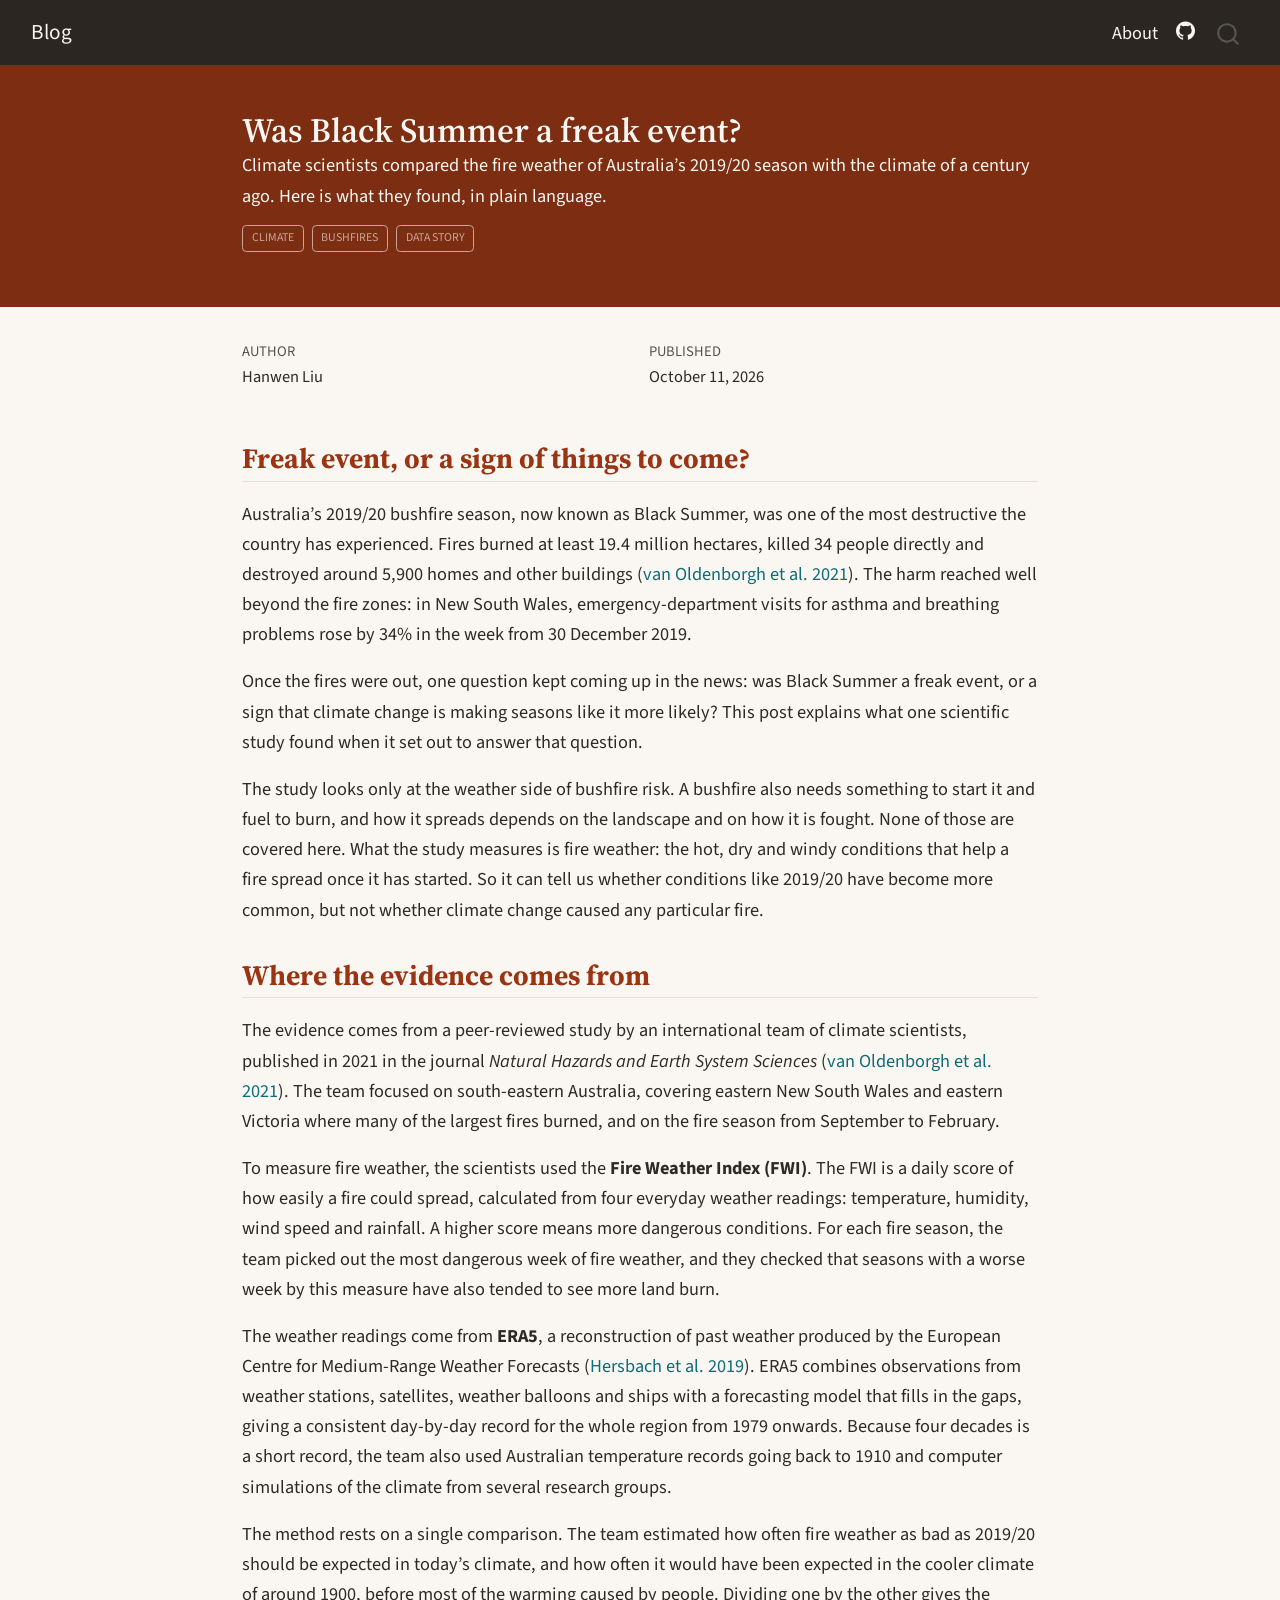
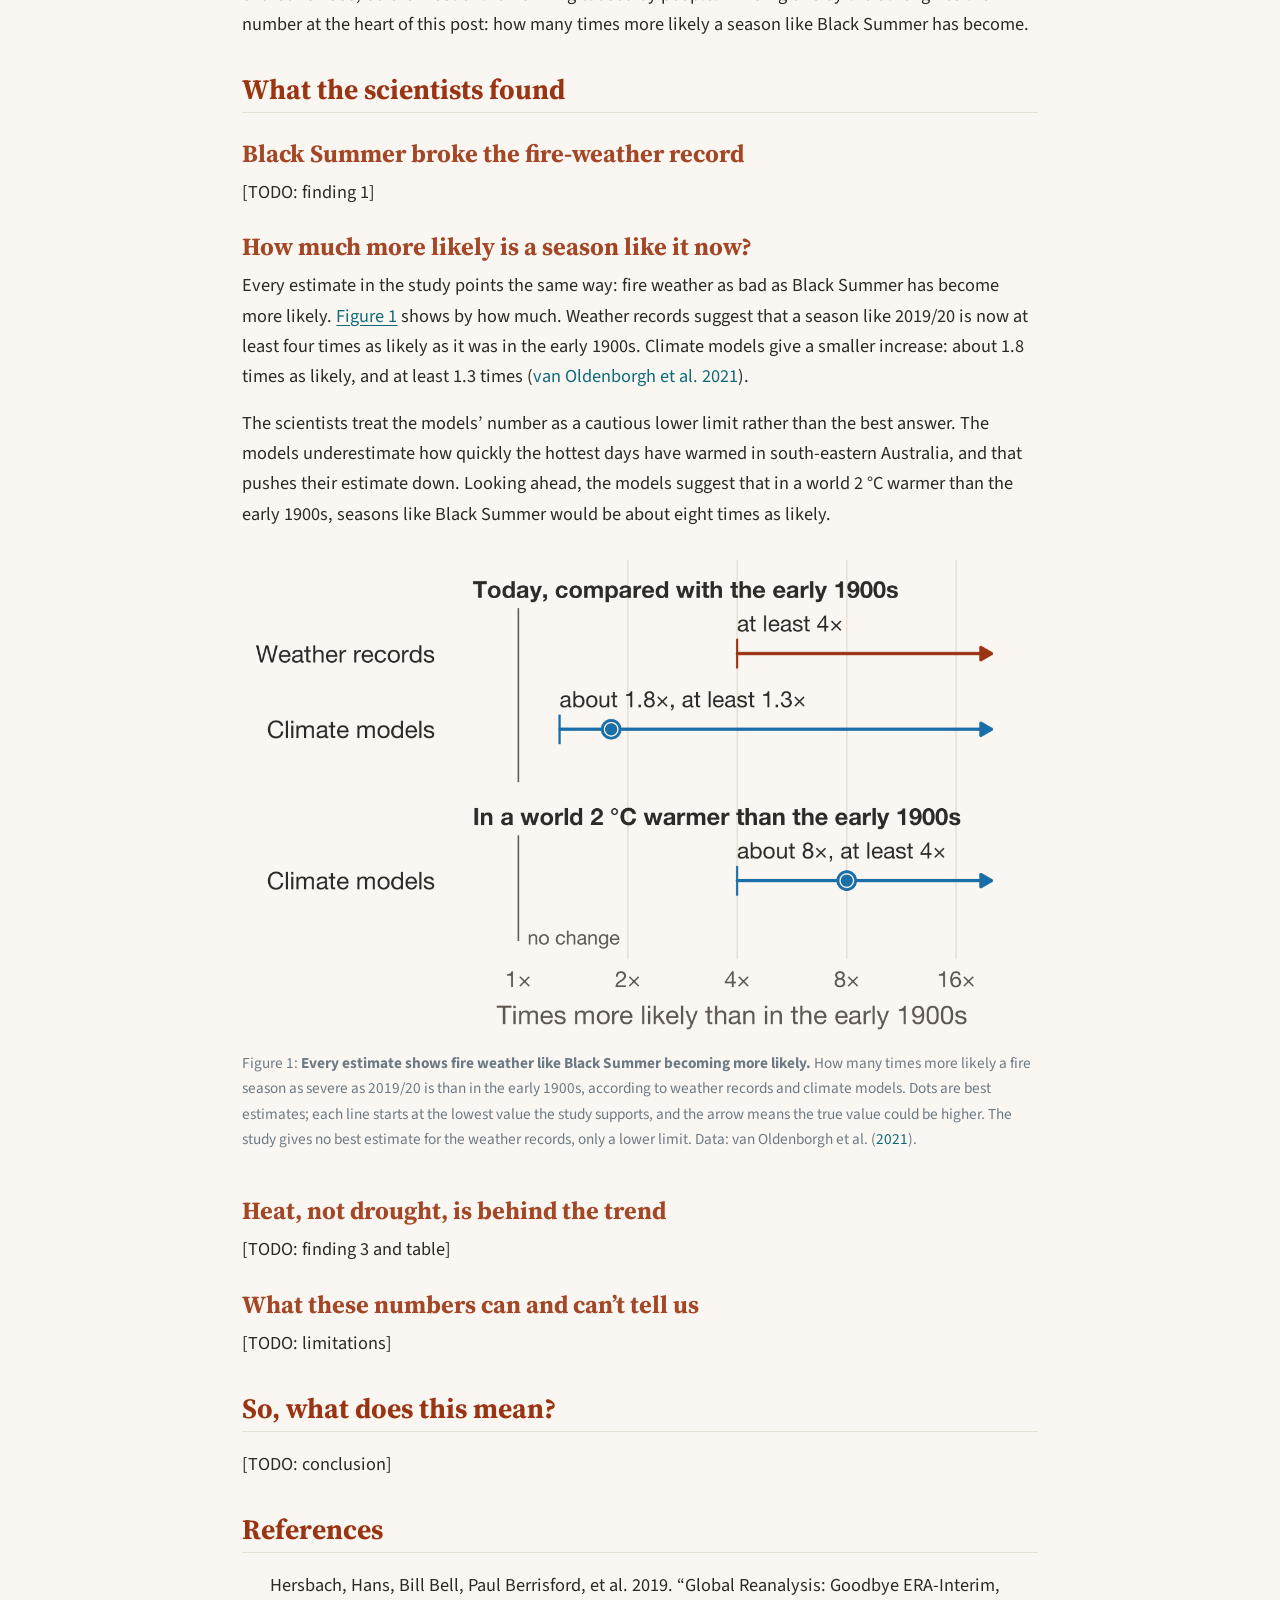
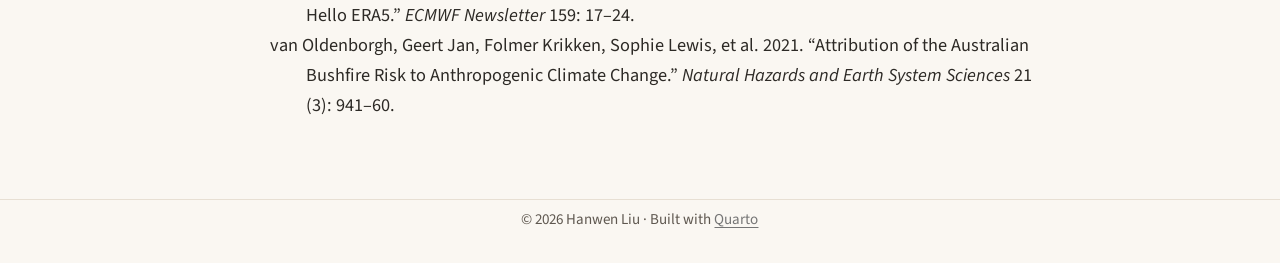
==== commit dc480308: "Add likelihood figure with cross-reference" ====
--- a/docs/posts/black-summer-fire-weather/index.html
+++ b/docs/posts/black-summer-fire-weather/index.html
@@ -214,19 +214,35 @@
 <h2 class="anchored" data-anchor-id="what-the-scientists-found">What the scientists found</h2>
 <section id="black-summer-broke-the-fire-weather-record" class="level3">
 <h3 class="anchored" data-anchor-id="black-summer-broke-the-fire-weather-record">Black Summer broke the fire-weather record</h3>
-<!-- Figure (step 7): fire weather each season since 1979, 2019/20 highlighted.
-  Cross-reference it in the text with @fig-... -->
-<p>[TODO: finding 1 and figure]</p>
+<!-- Finding 1 (step 9): most extreme season in the ERA5 record; about 1-in-31 years
+  today (range 4 to 500) versus rarer than 1-in-800 years around 1900. -->
+<p>[TODO: finding 1]</p>
 </section>
 <section id="how-much-more-likely-is-a-season-like-it-now" class="level3">
 <h3 class="anchored" data-anchor-id="how-much-more-likely-is-a-season-like-it-now">How much more likely is a season like it now?</h3>
-<!-- Table (step 8): "how many times more likely than around 1900", in plain units.
-  Cross-reference it in the text with @tbl-... -->
-<p>[TODO: finding 2 and table]</p>
+<p>Every estimate in the study points the same way: fire weather as bad as Black Summer has become more likely. <a href="#fig-likelihood" class="quarto-xref">Figure&nbsp;1</a> shows by how much. Weather records suggest that a season like 2019/20 is now at least four times as likely as it was in the early 1900s. Climate models give a smaller increase: about 1.8 times as likely, and at least 1.3 times <span class="citation" data-cites="vanoldenborgh2021">(<a href="#ref-vanoldenborgh2021" role="doc-biblioref"><span class="nocase">van Oldenborgh et al.</span> 2021</a>)</span>.</p>
+<p>The scientists treat the models’ number as a cautious lower limit rather than the best answer. The models underestimate how quickly the hottest days have warmed in south-eastern Australia, and that pushes their estimate down. Looking ahead, the models suggest that in a world 2 °C warmer than the early 1900s, seasons like Black Summer would be about eight times as likely.</p>
+<div class="cell">
+<div class="cell-output-display">
+<div id="fig-likelihood" class="quarto-float quarto-figure quarto-figure-center anchored" alt="Chart of how many times more likely Black Summer fire weather has become, on a scale from 1 (no change) to 16 times. Today, weather records show at least 4 times; climate models show about 1.8 times, at least 1.3 times. In a world 2 degrees warmer, climate models show about 8 times, at least 4 times. All estimates sit to the right of 'no change'.">
+<figure class="quarto-float quarto-float-fig figure">
+<div aria-describedby="fig-likelihood-caption-0ceaefa1-69ba-4598-a22c-09a6ac19f8ca">
+<img src="index_files/figure-html/fig-likelihood-1.png" class="img-fluid figure-img" style="width:100.0%" alt="Chart of how many times more likely Black Summer fire weather has become, on a scale from 1 (no change) to 16 times. Today, weather records show at least 4 times; climate models show about 1.8 times, at least 1.3 times. In a world 2 degrees warmer, climate models show about 8 times, at least 4 times. All estimates sit to the right of 'no change'.">
+</div>
+<figcaption class="quarto-float-caption-bottom quarto-float-caption quarto-float-fig" id="fig-likelihood-caption-0ceaefa1-69ba-4598-a22c-09a6ac19f8ca">
+Figure&nbsp;1: <strong>Every estimate shows fire weather like Black Summer becoming more likely.</strong> How many times more likely a fire season as severe as 2019/20 is than in the early 1900s, according to weather records and climate models. Dots are best estimates; each line starts at the lowest value the study supports, and the arrow means the true value could be higher. The study gives no best estimate for the weather records, only a lower limit. Data: <span class="citation" data-cites="vanoldenborgh2021"><span class="nocase">van Oldenborgh et al.</span> (<a href="#ref-vanoldenborgh2021" role="doc-biblioref">2021</a>)</span>.
+</figcaption>
+</figure>
+</div>
+</div>
+</div>
 </section>
 <section id="heat-not-drought-is-behind-the-trend" class="level3">
 <h3 class="anchored" data-anchor-id="heat-not-drought-is-behind-the-trend">Heat, not drought, is behind the trend</h3>
-<p>[TODO: finding 3]</p>
+<!-- Finding 3 + table (step 8): all four indicators side by side
+  (fire weather, fire control difficulty, extreme heat, dry conditions).
+  Cross-reference it in the text with @tbl-... -->
+<p>[TODO: finding 3 and table]</p>
 </section>
 <section id="what-these-numbers-can-and-cant-tell-us" class="level3">
 <h3 class="anchored" data-anchor-id="what-these-numbers-can-and-cant-tell-us">What these numbers can and can’t tell us</h3>
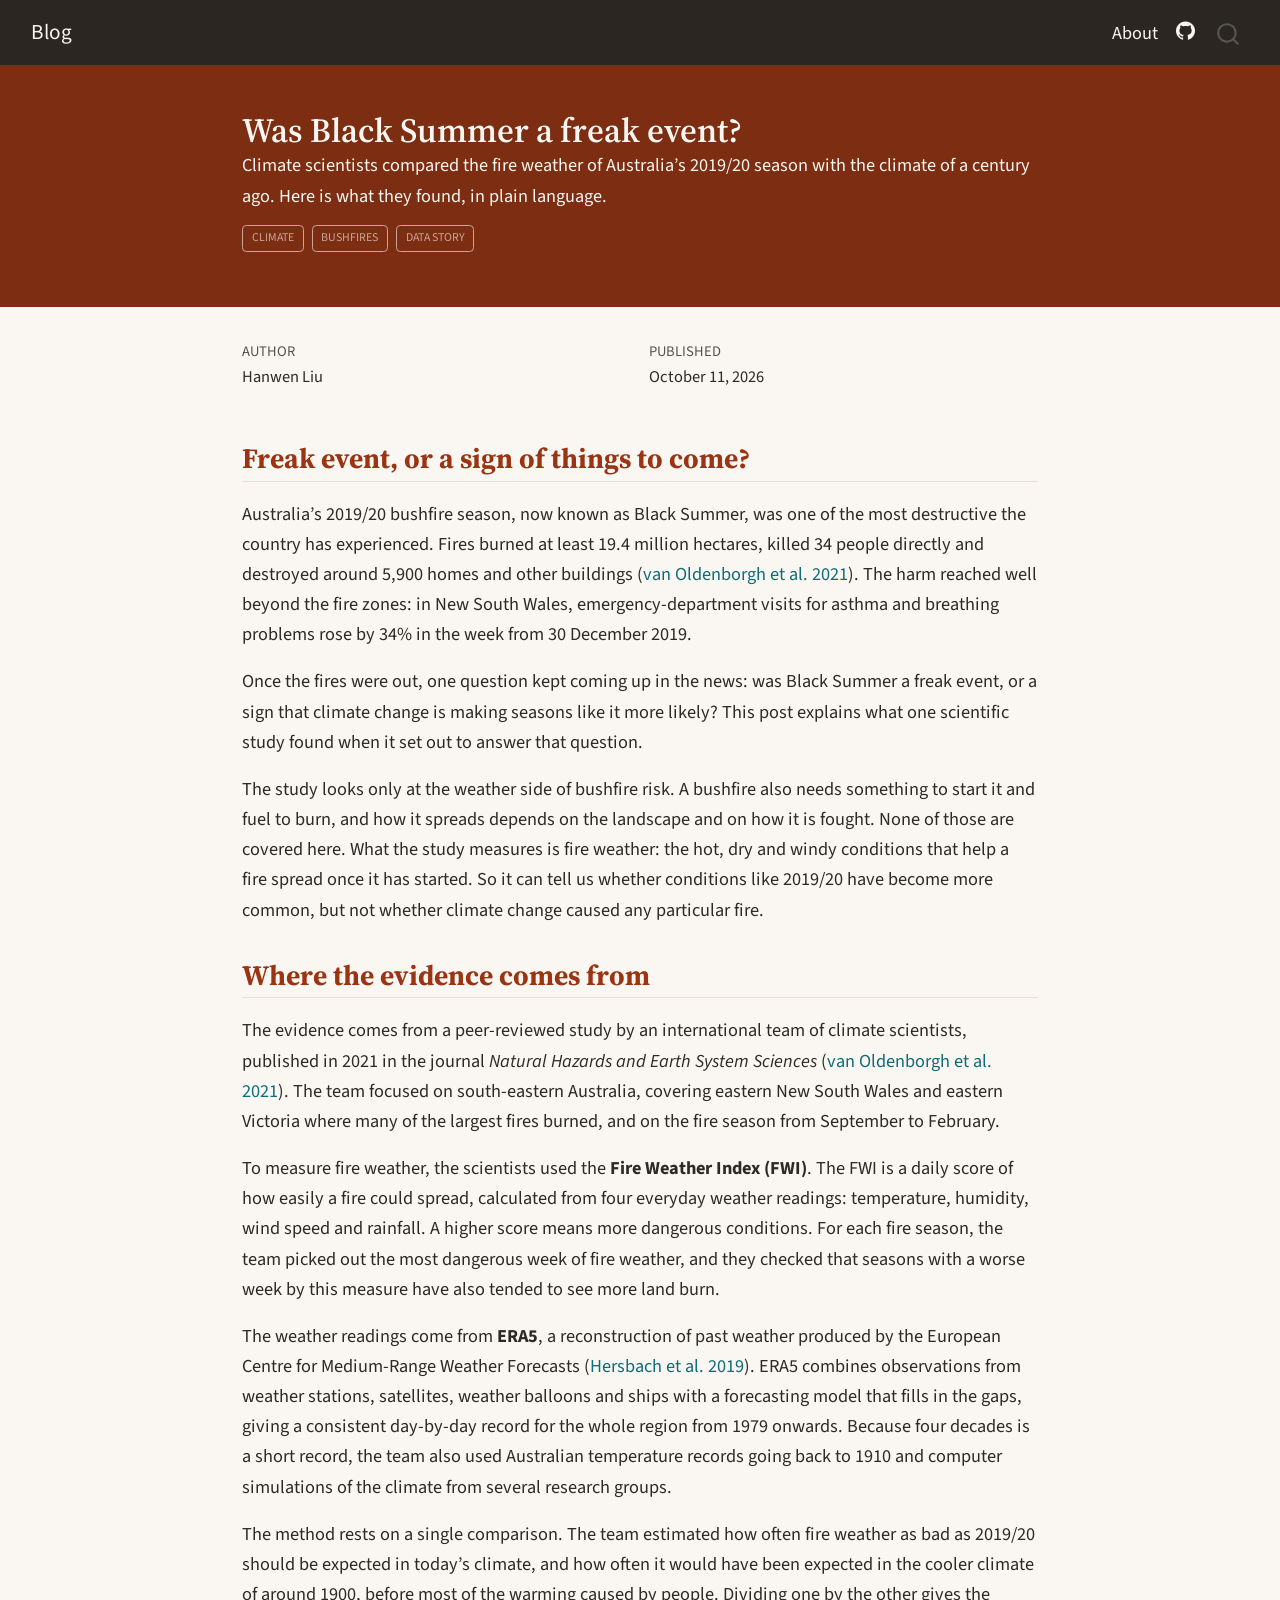
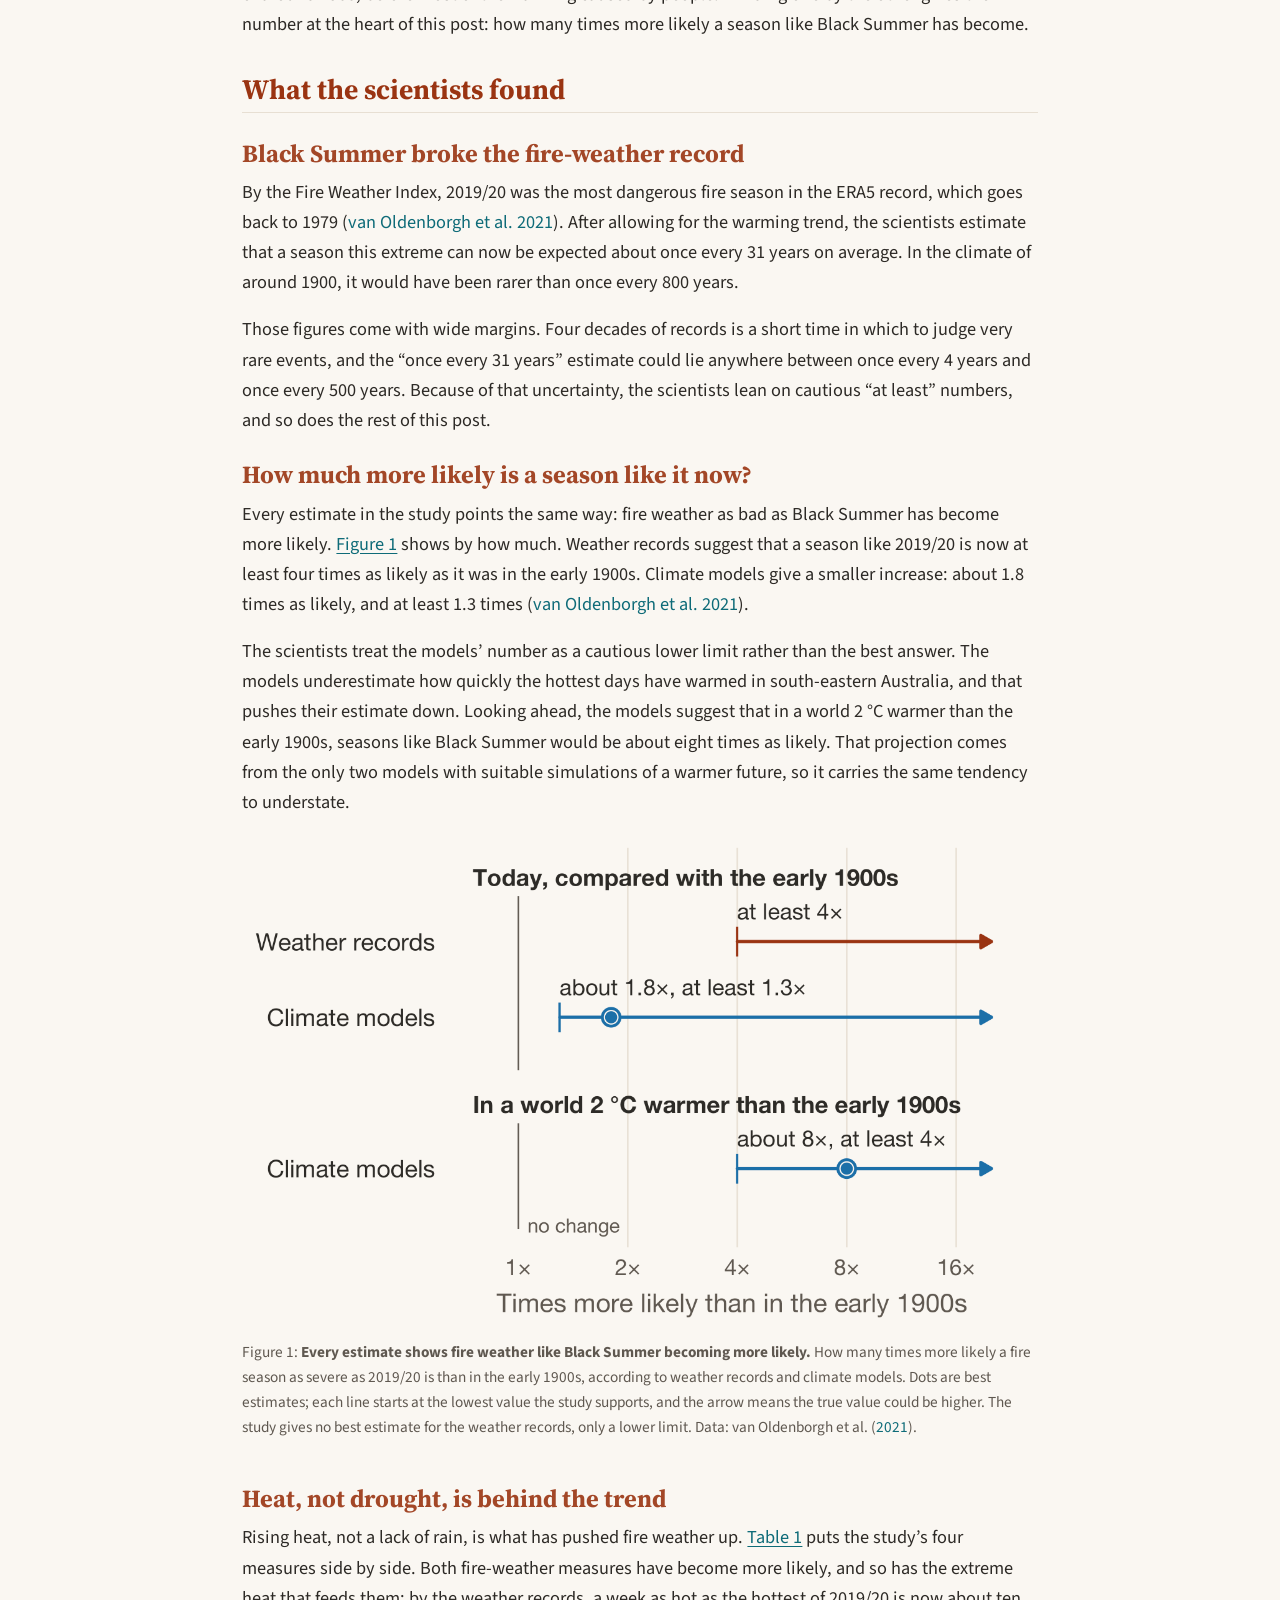
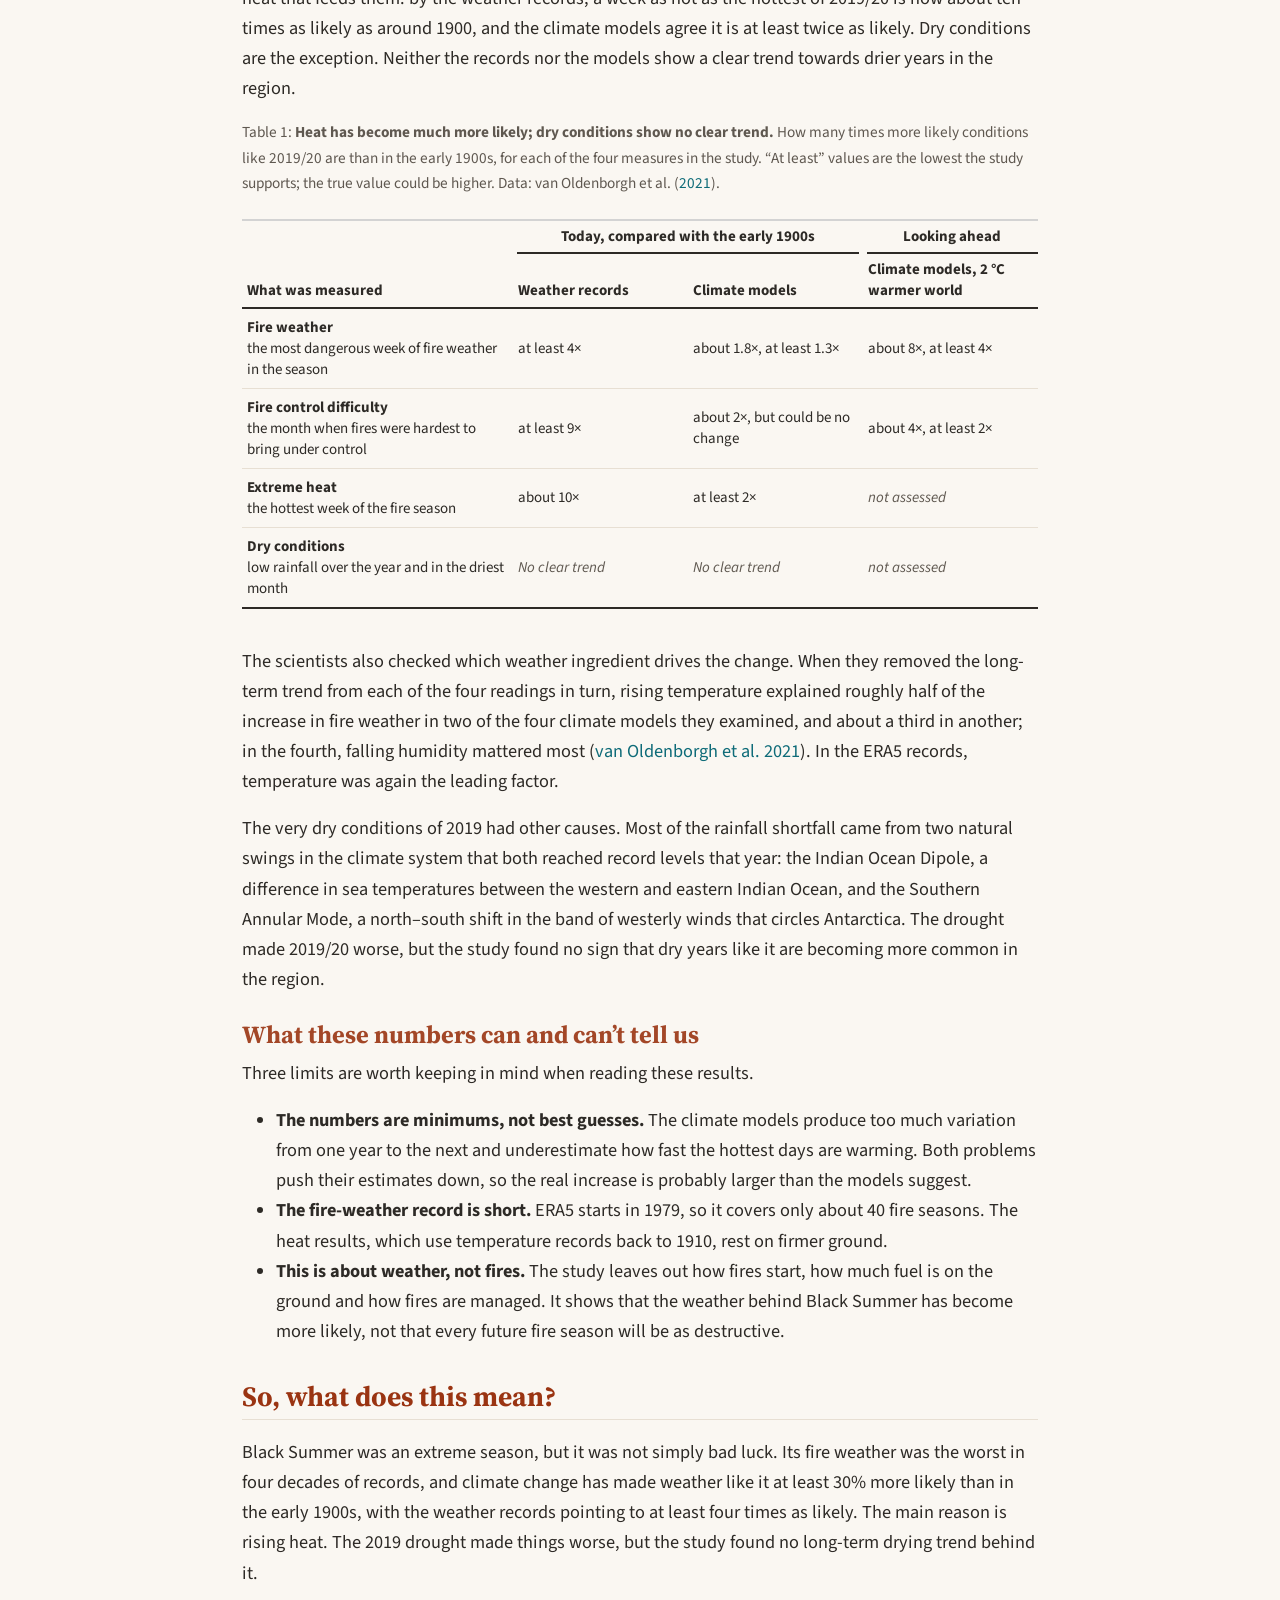
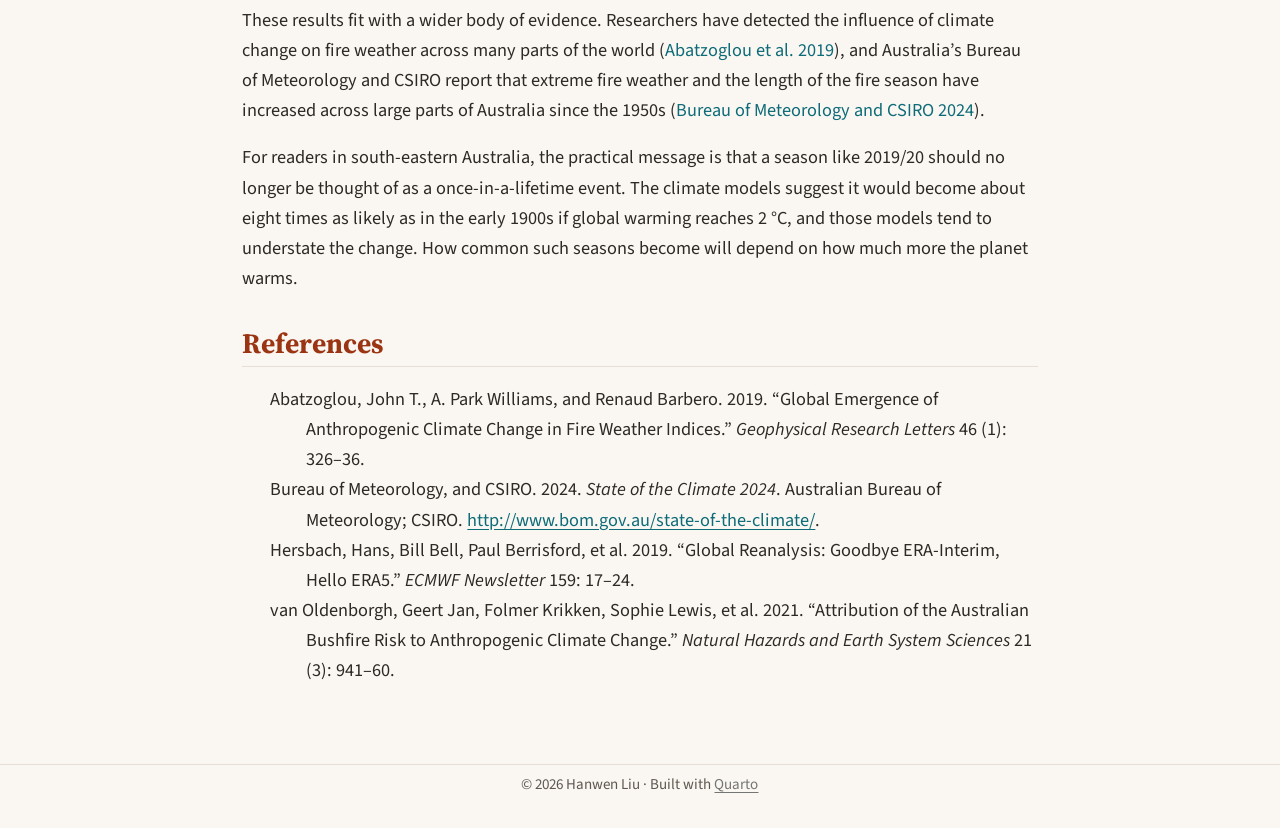
==== commit 41a2027d: "Add indicator table, analysis, limitations and conclusion" ====
--- a/docs/posts/black-summer-fire-weather/index.html
+++ b/docs/posts/black-summer-fire-weather/index.html
@@ -180,23 +180,6 @@
 
 
 
-<!--
-Audience: members of the public who follow climate news, with no background
-in climate science or statistics.
-
-Rubric map
-  Problem description (2)  -> "Freak event, or a sign of things to come?"
-  Analysis (10)            -> "Where the evidence comes from" + "What the scientists found"
-  Conclusion (5)           -> "So, what does this mean?"
-  Figure + cross-ref       -> @fig-...   (step 7)
-  Table + cross-ref        -> @tbl-...   (step 8)
-  Academic citation        -> [@vanoldenborgh2021] and others
-
-A2 feedback to act on
-  - Explain FWI and ERA5 in plain words the first time they appear.
-  - Mention the method once, briefly; do not repeat the protocol.
-  - Start every paragraph with a clear topic sentence; no metaphors.
--->
 <section id="freak-event-or-a-sign-of-things-to-come" class="level2">
 <h2 class="anchored" data-anchor-id="freak-event-or-a-sign-of-things-to-come">Freak event, or a sign of things to come?</h2>
 <p>Australia’s 2019/20 bushfire season, now known as Black Summer, was one of the most destructive the country has experienced. Fires burned at least 19.4 million hectares, killed 34 people directly and destroyed around 5,900 homes and other buildings <span class="citation" data-cites="vanoldenborgh2021">(<a href="#ref-vanoldenborgh2021" role="doc-biblioref"><span class="nocase">van Oldenborgh et al.</span> 2021</a>)</span>. The harm reached well beyond the fire zones: in New South Wales, emergency-department visits for asthma and breathing problems rose by 34% in the week from 30 December 2019.</p>
@@ -214,14 +197,13 @@
 <h2 class="anchored" data-anchor-id="what-the-scientists-found">What the scientists found</h2>
 <section id="black-summer-broke-the-fire-weather-record" class="level3">
 <h3 class="anchored" data-anchor-id="black-summer-broke-the-fire-weather-record">Black Summer broke the fire-weather record</h3>
-<!-- Finding 1 (step 9): most extreme season in the ERA5 record; about 1-in-31 years
-  today (range 4 to 500) versus rarer than 1-in-800 years around 1900. -->
-<p>[TODO: finding 1]</p>
+<p>By the Fire Weather Index, 2019/20 was the most dangerous fire season in the ERA5 record, which goes back to 1979 <span class="citation" data-cites="vanoldenborgh2021">(<a href="#ref-vanoldenborgh2021" role="doc-biblioref"><span class="nocase">van Oldenborgh et al.</span> 2021</a>)</span>. After allowing for the warming trend, the scientists estimate that a season this extreme can now be expected about once every 31 years on average. In the climate of around 1900, it would have been rarer than once every 800 years.</p>
+<p>Those figures come with wide margins. Four decades of records is a short time in which to judge very rare events, and the “once every 31 years” estimate could lie anywhere between once every 4 years and once every 500 years. Because of that uncertainty, the scientists lean on cautious “at least” numbers, and so does the rest of this post.</p>
 </section>
 <section id="how-much-more-likely-is-a-season-like-it-now" class="level3">
 <h3 class="anchored" data-anchor-id="how-much-more-likely-is-a-season-like-it-now">How much more likely is a season like it now?</h3>
 <p>Every estimate in the study points the same way: fire weather as bad as Black Summer has become more likely. <a href="#fig-likelihood" class="quarto-xref">Figure&nbsp;1</a> shows by how much. Weather records suggest that a season like 2019/20 is now at least four times as likely as it was in the early 1900s. Climate models give a smaller increase: about 1.8 times as likely, and at least 1.3 times <span class="citation" data-cites="vanoldenborgh2021">(<a href="#ref-vanoldenborgh2021" role="doc-biblioref"><span class="nocase">van Oldenborgh et al.</span> 2021</a>)</span>.</p>
-<p>The scientists treat the models’ number as a cautious lower limit rather than the best answer. The models underestimate how quickly the hottest days have warmed in south-eastern Australia, and that pushes their estimate down. Looking ahead, the models suggest that in a world 2 °C warmer than the early 1900s, seasons like Black Summer would be about eight times as likely.</p>
+<p>The scientists treat the models’ number as a cautious lower limit rather than the best answer. The models underestimate how quickly the hottest days have warmed in south-eastern Australia, and that pushes their estimate down. Looking ahead, the models suggest that in a world 2 °C warmer than the early 1900s, seasons like Black Summer would be about eight times as likely. That projection comes from the only two models with suitable simulations of a warmer future, so it carries the same tendency to understate.</p>
 <div class="cell">
 <div class="cell-output-display">
 <div id="fig-likelihood" class="quarto-float quarto-figure quarto-figure-center anchored" alt="Chart of how many times more likely Black Summer fire weather has become, on a scale from 1 (no change) to 16 times. Today, weather records show at least 4 times; climate models show about 1.8 times, at least 1.3 times. In a world 2 degrees warmer, climate models show about 8 times, at least 4 times. All estimates sit to the right of 'no change'.">
@@ -239,29 +221,541 @@
 </section>
 <section id="heat-not-drought-is-behind-the-trend" class="level3">
 <h3 class="anchored" data-anchor-id="heat-not-drought-is-behind-the-trend">Heat, not drought, is behind the trend</h3>
-<!-- Finding 3 + table (step 8): all four indicators side by side
-  (fire weather, fire control difficulty, extreme heat, dry conditions).
-  Cross-reference it in the text with @tbl-... -->
-<p>[TODO: finding 3 and table]</p>
+<p>Rising heat, not a lack of rain, is what has pushed fire weather up. <a href="#tbl-indicators" class="quarto-xref">Table&nbsp;1</a> puts the study’s four measures side by side. Both fire-weather measures have become more likely, and so has the extreme heat that feeds them: by the weather records, a week as hot as the hottest of 2019/20 is now about ten times as likely as around 1900, and the climate models agree it is at least twice as likely. Dry conditions are the exception. Neither the records nor the models show a clear trend towards drier years in the region.</p>
+<div class="cell">
+<div id="tbl-indicators" class="cell quarto-float quarto-figure quarto-figure-center anchored">
+<figure class="quarto-float quarto-float-tbl figure">
+<figcaption class="quarto-float-caption-top quarto-float-caption quarto-float-tbl" id="tbl-indicators-caption-0ceaefa1-69ba-4598-a22c-09a6ac19f8ca">
+Table&nbsp;1: <strong>Heat has become much more likely; dry conditions show no clear trend.</strong> How many times more likely conditions like 2019/20 are than in the early 1900s, for each of the four measures in the study. “At least” values are the lowest the study supports; the true value could be higher. Data: <span class="citation" data-cites="vanoldenborgh2021"><span class="nocase">van Oldenborgh et al.</span> (<a href="#ref-vanoldenborgh2021" role="doc-biblioref">2021</a>)</span>.
+</figcaption>
+<div aria-describedby="tbl-indicators-caption-0ceaefa1-69ba-4598-a22c-09a6ac19f8ca">
+<div class="cell-output-display">
+<div id="wphowrwtdh" style="padding-left:0px;padding-right:0px;padding-top:10px;padding-bottom:10px;overflow-x:auto;overflow-y:auto;width:auto;height:auto;">
+<style>#wphowrwtdh table {
+  font-family: 'Source Sans 3', 'Helvetica Neue', Arial, sans-serif;
+  -webkit-font-smoothing: antialiased;
+  -moz-osx-font-smoothing: grayscale;
+}
+
+#wphowrwtdh thead, #wphowrwtdh tbody, #wphowrwtdh tfoot, #wphowrwtdh tr, #wphowrwtdh td, #wphowrwtdh th {
+  border-style: none;
+}
+
+#wphowrwtdh p {
+  margin: 0;
+  padding: 0;
+}
+
+#wphowrwtdh .gt_table {
+  display: table;
+  border-collapse: collapse;
+  line-height: normal;
+  margin-left: auto;
+  margin-right: auto;
+  color: #2D2A26;
+  font-size: 15px;
+  font-weight: normal;
+  font-style: normal;
+  background-color: #FAF7F2;
+  width: 100%;
+  border-top-style: solid;
+  border-top-width: 2px;
+  border-top-color: rgba(255, 255, 255, 0);
+  border-right-style: none;
+  border-right-width: 2px;
+  border-right-color: #D3D3D3;
+  border-bottom-style: solid;
+  border-bottom-width: 2px;
+  border-bottom-color: #A8A8A8;
+  border-left-style: none;
+  border-left-width: 2px;
+  border-left-color: #D3D3D3;
+}
+
+#wphowrwtdh .gt_caption {
+  padding-top: 4px;
+  padding-bottom: 4px;
+}
+
+#wphowrwtdh .gt_title {
+  color: #2D2A26;
+  font-size: 125%;
+  font-weight: initial;
+  padding-top: 4px;
+  padding-bottom: 4px;
+  padding-left: 5px;
+  padding-right: 5px;
+  border-bottom-color: #FAF7F2;
+  border-bottom-width: 0;
+}
+
+#wphowrwtdh .gt_subtitle {
+  color: #2D2A26;
+  font-size: 85%;
+  font-weight: initial;
+  padding-top: 3px;
+  padding-bottom: 5px;
+  padding-left: 5px;
+  padding-right: 5px;
+  border-top-color: #FAF7F2;
+  border-top-width: 0;
+}
+
+#wphowrwtdh .gt_heading {
+  background-color: #FAF7F2;
+  text-align: center;
+  border-bottom-color: #FAF7F2;
+  border-left-style: none;
+  border-left-width: 1px;
+  border-left-color: #D3D3D3;
+  border-right-style: none;
+  border-right-width: 1px;
+  border-right-color: #D3D3D3;
+}
+
+#wphowrwtdh .gt_bottom_border {
+  border-bottom-style: solid;
+  border-bottom-width: 2px;
+  border-bottom-color: #D3D3D3;
+}
+
+#wphowrwtdh .gt_col_headings {
+  border-top-style: solid;
+  border-top-width: 2px;
+  border-top-color: #D3D3D3;
+  border-bottom-style: solid;
+  border-bottom-width: 2px;
+  border-bottom-color: #2D2A26;
+  border-left-style: none;
+  border-left-width: 1px;
+  border-left-color: #D3D3D3;
+  border-right-style: none;
+  border-right-width: 1px;
+  border-right-color: #D3D3D3;
+}
+
+#wphowrwtdh .gt_col_heading {
+  color: #2D2A26;
+  background-color: #FAF7F2;
+  font-size: 100%;
+  font-weight: bold;
+  text-transform: inherit;
+  border-left-style: none;
+  border-left-width: 1px;
+  border-left-color: #D3D3D3;
+  border-right-style: none;
+  border-right-width: 1px;
+  border-right-color: #D3D3D3;
+  vertical-align: bottom;
+  padding-top: 5px;
+  padding-bottom: 6px;
+  padding-left: 5px;
+  padding-right: 5px;
+  overflow-x: hidden;
+}
+
+#wphowrwtdh .gt_column_spanner_outer {
+  color: #2D2A26;
+  background-color: #FAF7F2;
+  font-size: 100%;
+  font-weight: bold;
+  text-transform: inherit;
+  padding-top: 0;
+  padding-bottom: 0;
+  padding-left: 4px;
+  padding-right: 4px;
+}
+
+#wphowrwtdh .gt_column_spanner_outer:first-child {
+  padding-left: 0;
+}
+
+#wphowrwtdh .gt_column_spanner_outer:last-child {
+  padding-right: 0;
+}
+
+#wphowrwtdh .gt_column_spanner {
+  border-bottom-style: solid;
+  border-bottom-width: 2px;
+  border-bottom-color: #2D2A26;
+  vertical-align: bottom;
+  padding-top: 5px;
+  padding-bottom: 5px;
+  overflow-x: hidden;
+  display: inline-block;
+  width: 100%;
+}
+
+#wphowrwtdh .gt_spanner_row {
+  border-bottom-style: hidden;
+}
+
+#wphowrwtdh .gt_group_heading {
+  padding-top: 8px;
+  padding-bottom: 8px;
+  padding-left: 5px;
+  padding-right: 5px;
+  color: #2D2A26;
+  background-color: #FAF7F2;
+  font-size: 100%;
+  font-weight: initial;
+  text-transform: inherit;
+  border-top-style: solid;
+  border-top-width: 2px;
+  border-top-color: #D3D3D3;
+  border-bottom-style: solid;
+  border-bottom-width: 2px;
+  border-bottom-color: #D3D3D3;
+  border-left-style: none;
+  border-left-width: 1px;
+  border-left-color: #D3D3D3;
+  border-right-style: none;
+  border-right-width: 1px;
+  border-right-color: #D3D3D3;
+  vertical-align: middle;
+  text-align: left;
+}
+
+#wphowrwtdh .gt_empty_group_heading {
+  padding: 0.5px;
+  color: #2D2A26;
+  background-color: #FAF7F2;
+  font-size: 100%;
+  font-weight: initial;
+  border-top-style: solid;
+  border-top-width: 2px;
+  border-top-color: #D3D3D3;
+  border-bottom-style: solid;
+  border-bottom-width: 2px;
+  border-bottom-color: #D3D3D3;
+  vertical-align: middle;
+}
+
+#wphowrwtdh .gt_from_md > :first-child {
+  margin-top: 0;
+}
+
+#wphowrwtdh .gt_from_md > :last-child {
+  margin-bottom: 0;
+}
+
+#wphowrwtdh .gt_row {
+  padding-top: 8px;
+  padding-bottom: 8px;
+  padding-left: 5px;
+  padding-right: 5px;
+  margin: 10px;
+  border-top-style: solid;
+  border-top-width: 1px;
+  border-top-color: #E7DFD3;
+  border-left-style: none;
+  border-left-width: 1px;
+  border-left-color: #D3D3D3;
+  border-right-style: none;
+  border-right-width: 1px;
+  border-right-color: #D3D3D3;
+  vertical-align: middle;
+  overflow-x: hidden;
+}
+
+#wphowrwtdh .gt_stub {
+  color: #2D2A26;
+  background-color: #FAF7F2;
+  font-size: 100%;
+  font-weight: initial;
+  text-transform: inherit;
+  border-right-style: solid;
+  border-right-width: 2px;
+  border-right-color: #D3D3D3;
+  padding-left: 5px;
+  padding-right: 5px;
+}
+
+#wphowrwtdh .gt_stub_row_group {
+  color: #2D2A26;
+  background-color: #FAF7F2;
+  font-size: 100%;
+  font-weight: initial;
+  text-transform: inherit;
+  border-right-style: solid;
+  border-right-width: 2px;
+  border-right-color: #D3D3D3;
+  padding-left: 5px;
+  padding-right: 5px;
+  vertical-align: top;
+}
+
+#wphowrwtdh .gt_row_group_first td {
+  border-top-width: 2px;
+}
+
+#wphowrwtdh .gt_row_group_first th {
+  border-top-width: 2px;
+}
+
+#wphowrwtdh .gt_summary_row {
+  color: #2D2A26;
+  background-color: #FAF7F2;
+  text-transform: inherit;
+  padding-top: 8px;
+  padding-bottom: 8px;
+  padding-left: 5px;
+  padding-right: 5px;
+}
+
+#wphowrwtdh .gt_first_summary_row {
+  border-top-style: solid;
+  border-top-color: #D3D3D3;
+}
+
+#wphowrwtdh .gt_first_summary_row.thick {
+  border-top-width: 2px;
+}
+
+#wphowrwtdh .gt_last_summary_row {
+  padding-top: 8px;
+  padding-bottom: 8px;
+  padding-left: 5px;
+  padding-right: 5px;
+  border-bottom-style: solid;
+  border-bottom-width: 2px;
+  border-bottom-color: #D3D3D3;
+}
+
+#wphowrwtdh .gt_grand_summary_row {
+  color: #2D2A26;
+  background-color: #FAF7F2;
+  text-transform: inherit;
+  padding-top: 8px;
+  padding-bottom: 8px;
+  padding-left: 5px;
+  padding-right: 5px;
+}
+
+#wphowrwtdh .gt_first_grand_summary_row {
+  padding-top: 8px;
+  padding-bottom: 8px;
+  padding-left: 5px;
+  padding-right: 5px;
+  border-top-style: double;
+  border-top-width: 6px;
+  border-top-color: #D3D3D3;
+}
+
+#wphowrwtdh .gt_last_grand_summary_row_top {
+  padding-top: 8px;
+  padding-bottom: 8px;
+  padding-left: 5px;
+  padding-right: 5px;
+  border-bottom-style: double;
+  border-bottom-width: 6px;
+  border-bottom-color: #D3D3D3;
+}
+
+#wphowrwtdh .gt_striped {
+  background-color: rgba(128, 128, 128, 0.05);
+}
+
+#wphowrwtdh .gt_table_body {
+  border-top-style: solid;
+  border-top-width: 2px;
+  border-top-color: #D3D3D3;
+  border-bottom-style: solid;
+  border-bottom-width: 2px;
+  border-bottom-color: #2D2A26;
+}
+
+#wphowrwtdh .gt_footnotes {
+  color: #2D2A26;
+  background-color: #FAF7F2;
+  border-bottom-style: none;
+  border-bottom-width: 2px;
+  border-bottom-color: #D3D3D3;
+  border-left-style: none;
+  border-left-width: 2px;
+  border-left-color: #D3D3D3;
+  border-right-style: none;
+  border-right-width: 2px;
+  border-right-color: #D3D3D3;
+}
+
+#wphowrwtdh .gt_footnote {
+  margin: 0px;
+  font-size: 90%;
+  padding-top: 4px;
+  padding-bottom: 4px;
+  padding-left: 5px;
+  padding-right: 5px;
+}
+
+#wphowrwtdh .gt_sourcenotes {
+  color: #2D2A26;
+  background-color: #FAF7F2;
+  border-bottom-style: none;
+  border-bottom-width: 2px;
+  border-bottom-color: #D3D3D3;
+  border-left-style: none;
+  border-left-width: 2px;
+  border-left-color: #D3D3D3;
+  border-right-style: none;
+  border-right-width: 2px;
+  border-right-color: #D3D3D3;
+}
+
+#wphowrwtdh .gt_sourcenote {
+  font-size: 90%;
+  padding-top: 4px;
+  padding-bottom: 4px;
+  padding-left: 5px;
+  padding-right: 5px;
+}
+
+#wphowrwtdh .gt_left {
+  text-align: left;
+}
+
+#wphowrwtdh .gt_center {
+  text-align: center;
+}
+
+#wphowrwtdh .gt_right {
+  text-align: right;
+  font-variant-numeric: tabular-nums;
+}
+
+#wphowrwtdh .gt_font_normal {
+  font-weight: normal;
+}
+
+#wphowrwtdh .gt_font_bold {
+  font-weight: bold;
+}
+
+#wphowrwtdh .gt_font_italic {
+  font-style: italic;
+}
+
+#wphowrwtdh .gt_super {
+  font-size: 65%;
+}
+
+#wphowrwtdh .gt_footnote_marks {
+  font-size: 75%;
+  vertical-align: 0.4em;
+  position: initial;
+}
+
+#wphowrwtdh .gt_asterisk {
+  font-size: 100%;
+  vertical-align: 0;
+}
+
+#wphowrwtdh .gt_indent_1 {
+  text-indent: 5px;
+}
+
+#wphowrwtdh .gt_indent_2 {
+  text-indent: 10px;
+}
+
+#wphowrwtdh .gt_indent_3 {
+  text-indent: 15px;
+}
+
+#wphowrwtdh .gt_indent_4 {
+  text-indent: 20px;
+}
+
+#wphowrwtdh .gt_indent_5 {
+  text-indent: 25px;
+}
+
+#wphowrwtdh .katex-display {
+  display: inline-flex !important;
+  margin-bottom: 0.75em !important;
+}
+
+#wphowrwtdh div.Reactable > div.rt-table > div.rt-thead > div.rt-tr.rt-tr-group-header > div.rt-th-group:after {
+  height: 0px !important;
+}
+</style>
+<table class="gt_table" style="table-layout:fixed;width:100%;" data-quarto-disable-processing="true" data-quarto-bootstrap="false">
+  <colgroup>
+    <col style="width:34%;">
+    <col style="width:22%;">
+    <col style="width:22%;">
+    <col style="width:22%;">
+  </colgroup>
+  <thead>
+    <tr class="gt_col_headings gt_spanner_row">
+      <th class="gt_col_heading gt_columns_bottom_border gt_left" rowspan="2" colspan="1" scope="col" id="measure">What was measured</th>
+      <th class="gt_center gt_columns_top_border gt_column_spanner_outer" rowspan="1" colspan="2" style="font-weight: bold;" scope="colgroup" id="Today, compared with the early 1900s">
+        <div class="gt_column_spanner">Today, compared with the early 1900s</div>
+      </th>
+      <th class="gt_center gt_columns_top_border gt_column_spanner_outer" rowspan="1" colspan="1" style="font-weight: bold;" scope="col" id="Looking ahead">
+        <div class="gt_column_spanner">Looking ahead</div>
+      </th>
+    </tr>
+    <tr class="gt_col_headings">
+      <th class="gt_col_heading gt_columns_bottom_border gt_left" rowspan="1" colspan="1" scope="col" id="records">Weather records</th>
+      <th class="gt_col_heading gt_columns_bottom_border gt_left" rowspan="1" colspan="1" scope="col" id="models">Climate models</th>
+      <th class="gt_col_heading gt_columns_bottom_border gt_left" rowspan="1" colspan="1" scope="col" id="future">Climate models, 2 °C warmer world</th>
+    </tr>
+  </thead>
+  <tbody class="gt_table_body">
+    <tr><td headers="measure" class="gt_row gt_left"><span data-qmd-base64="KipGaXJlIHdlYXRoZXIqKjxicj50aGUgbW9zdCBkYW5nZXJvdXMgd2VlayBvZiBmaXJlIHdlYXRoZXIgaW4gdGhlIHNlYXNvbg=="><span class="gt_from_md"><strong>Fire weather</strong><br>the most dangerous week of fire weather in the season</span></span></td>
+<td headers="records" class="gt_row gt_left">at least 4×</td>
+<td headers="models" class="gt_row gt_left">about 1.8×, at least 1.3×</td>
+<td headers="future" class="gt_row gt_left">about 8×, at least 4×</td></tr>
+    <tr><td headers="measure" class="gt_row gt_left"><span data-qmd-base64="KipGaXJlIGNvbnRyb2wgZGlmZmljdWx0eSoqPGJyPnRoZSBtb250aCB3aGVuIGZpcmVzIHdlcmUgaGFyZGVzdCB0byBicmluZyB1bmRlciBjb250cm9s"><span class="gt_from_md"><strong>Fire control difficulty</strong><br>the month when fires were hardest to bring under control</span></span></td>
+<td headers="records" class="gt_row gt_left">at least 9×</td>
+<td headers="models" class="gt_row gt_left">about 2×, but could be no change</td>
+<td headers="future" class="gt_row gt_left">about 4×, at least 2×</td></tr>
+    <tr><td headers="measure" class="gt_row gt_left"><span data-qmd-base64="KipFeHRyZW1lIGhlYXQqKjxicj50aGUgaG90dGVzdCB3ZWVrIG9mIHRoZSBmaXJlIHNlYXNvbg=="><span class="gt_from_md"><strong>Extreme heat</strong><br>the hottest week of the fire season</span></span></td>
+<td headers="records" class="gt_row gt_left">about 10×</td>
+<td headers="models" class="gt_row gt_left">at least 2×</td>
+<td headers="future" class="gt_row gt_left" style="color: #5F5850; font-style: italic;">not assessed</td></tr>
+    <tr><td headers="measure" class="gt_row gt_left"><span data-qmd-base64="KipEcnkgY29uZGl0aW9ucyoqPGJyPmxvdyByYWluZmFsbCBvdmVyIHRoZSB5ZWFyIGFuZCBpbiB0aGUgZHJpZXN0IG1vbnRo"><span class="gt_from_md"><strong>Dry conditions</strong><br>low rainfall over the year and in the driest month</span></span></td>
+<td headers="records" class="gt_row gt_left" style="color: #5F5850; font-style: italic;">No clear trend</td>
+<td headers="models" class="gt_row gt_left" style="color: #5F5850; font-style: italic;">No clear trend</td>
+<td headers="future" class="gt_row gt_left" style="color: #5F5850; font-style: italic;">not assessed</td></tr>
+  </tbody>
+  
+</table>
+</div>
+</div>
+</div>
+</figure>
+</div>
+</div>
+<p>The scientists also checked which weather ingredient drives the change. When they removed the long-term trend from each of the four readings in turn, rising temperature explained roughly half of the increase in fire weather in two of the four climate models they examined, and about a third in another; in the fourth, falling humidity mattered most <span class="citation" data-cites="vanoldenborgh2021">(<a href="#ref-vanoldenborgh2021" role="doc-biblioref"><span class="nocase">van Oldenborgh et al.</span> 2021</a>)</span>. In the ERA5 records, temperature was again the leading factor.</p>
+<p>The very dry conditions of 2019 had other causes. Most of the rainfall shortfall came from two natural swings in the climate system that both reached record levels that year: the Indian Ocean Dipole, a difference in sea temperatures between the western and eastern Indian Ocean, and the Southern Annular Mode, a north–south shift in the band of westerly winds that circles Antarctica. The drought made 2019/20 worse, but the study found no sign that dry years like it are becoming more common in the region.</p>
 </section>
 <section id="what-these-numbers-can-and-cant-tell-us" class="level3">
 <h3 class="anchored" data-anchor-id="what-these-numbers-can-and-cant-tell-us">What these numbers can and can’t tell us</h3>
-<!-- Limitations: short record, models understate the change, weather only. -->
-<p>[TODO: limitations]</p>
+<p>Three limits are worth keeping in mind when reading these results.</p>
+<ul>
+<li><strong>The numbers are minimums, not best guesses.</strong> The climate models produce too much variation from one year to the next and underestimate how fast the hottest days are warming. Both problems push their estimates down, so the real increase is probably larger than the models suggest.</li>
+<li><strong>The fire-weather record is short.</strong> ERA5 starts in 1979, so it covers only about 40 fire seasons. The heat results, which use temperature records back to 1910, rest on firmer ground.</li>
+<li><strong>This is about weather, not fires.</strong> The study leaves out how fires start, how much fuel is on the ground and how fires are managed. It shows that the weather behind Black Summer has become more likely, not that every future fire season will be as destructive.</li>
+</ul>
 </section>
 </section>
 <section id="so-what-does-this-mean" class="level2">
 <h2 class="anchored" data-anchor-id="so-what-does-this-mean">So, what does this mean?</h2>
-<!-- Conclusion (step 10)
-  - Answer the opening question directly.
-  - Summarise the findings in two or three sentences.
-  - What it means for readers; link to wider evidence (e.g. State of the Climate 2024).
--->
-<p>[TODO: conclusion]</p>
+<p>Black Summer was an extreme season, but it was not simply bad luck. Its fire weather was the worst in four decades of records, and climate change has made weather like it at least 30% more likely than in the early 1900s, with the weather records pointing to at least four times as likely. The main reason is rising heat. The 2019 drought made things worse, but the study found no long-term drying trend behind it.</p>
+<p>These results fit with a wider body of evidence. Researchers have detected the influence of climate change on fire weather across many parts of the world <span class="citation" data-cites="abatzoglou2019">(<a href="#ref-abatzoglou2019" role="doc-biblioref">Abatzoglou et al. 2019</a>)</span>, and Australia’s Bureau of Meteorology and CSIRO report that extreme fire weather and the length of the fire season have increased across large parts of Australia since the 1950s <span class="citation" data-cites="bomcsiro2024">(<a href="#ref-bomcsiro2024" role="doc-biblioref">Bureau of Meteorology and CSIRO 2024</a>)</span>.</p>
+<p>For readers in south-eastern Australia, the practical message is that a season like 2019/20 should no longer be thought of as a once-in-a-lifetime event. The climate models suggest it would become about eight times as likely as in the early 1900s if global warming reaches 2 °C, and those models tend to understate the change. How common such seasons become will depend on how much more the planet warms.</p>
 </section>
 <section id="references" class="level2">
 <h2 class="anchored" data-anchor-id="references">References</h2>
 <div id="refs" class="references csl-bib-body hanging-indent" role="list">
+<div id="ref-abatzoglou2019" class="csl-entry" role="listitem">
+Abatzoglou, John T., A. Park Williams, and Renaud Barbero. 2019. <span>“Global Emergence of Anthropogenic Climate Change in Fire Weather Indices.”</span> <em>Geophysical Research Letters</em> 46 (1): 326–36.
+</div>
+<div id="ref-bomcsiro2024" class="csl-entry" role="listitem">
+Bureau of Meteorology, and CSIRO. 2024. <em>State of the Climate 2024</em>. Australian Bureau of Meteorology; CSIRO. <a href="http://www.bom.gov.au/state-of-the-climate/">http://www.bom.gov.au/state-of-the-climate/</a>.
+</div>
 <div id="ref-hersbach2019" class="csl-entry" role="listitem">
 Hersbach, Hans, Bill Bell, Paul Berrisford, et al. 2019. <span>“Global Reanalysis: Goodbye ERA-Interim, Hello ERA5.”</span> <em>ECMWF Newsletter</em> 159: 17–24.
 </div>
--- a/docs/styles.css
+++ b/docs/styles.css
@@ -110,6 +110,15 @@
   border-color: var(--heading);
 }
 
+/* Figure and table captions: left-aligned so long captions are easy to read */
+figcaption,
+.figure-caption,
+.quarto-float-caption,
+figure.quarto-float-tbl figcaption.quarto-float-caption-top {
+  text-align: left;
+  color: var(--muted);
+}
+
 /* About page: left-align the bio so long paragraphs stay easy to read */
 div.quarto-about-jolla main.content {
   text-align: left;
